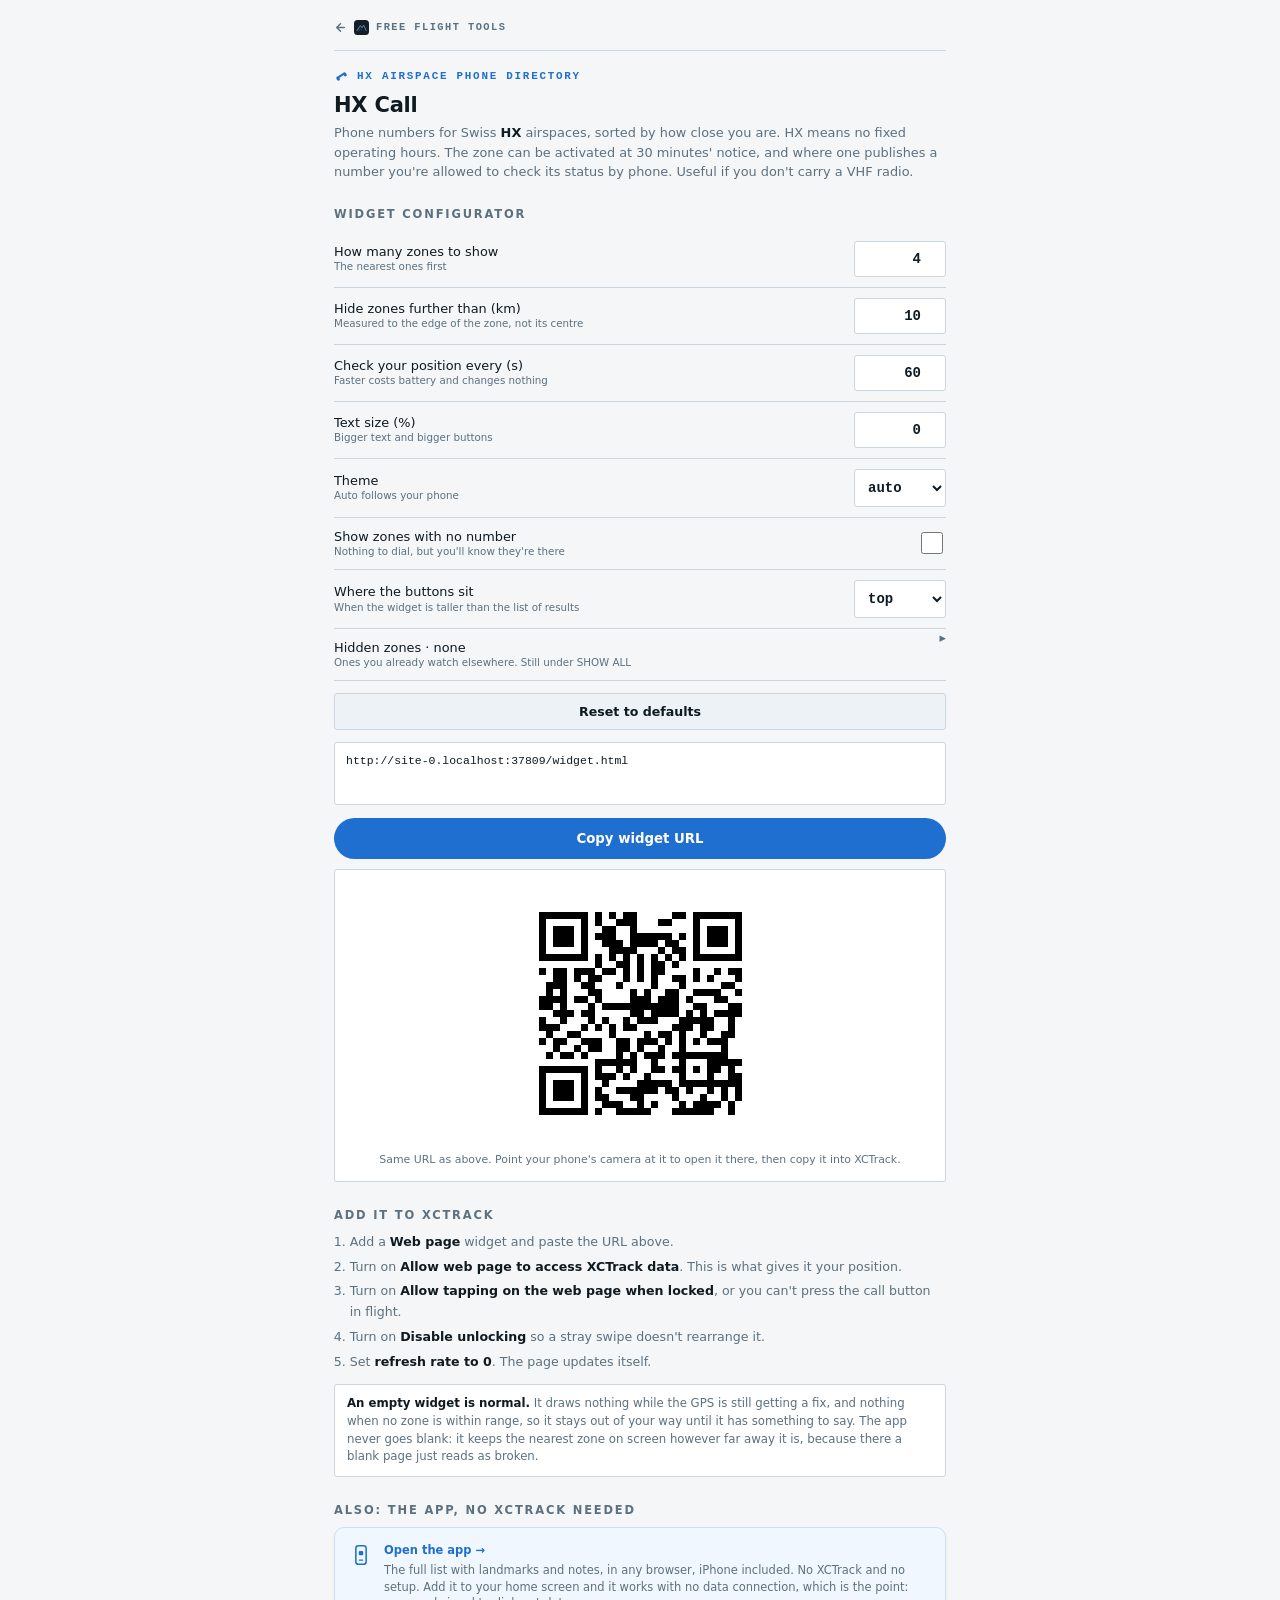
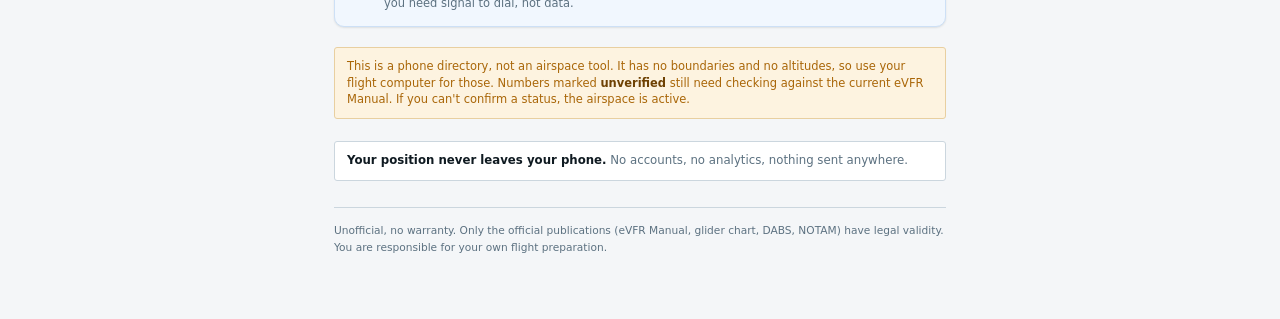
==== index.html @ 010e53ee "Put the way back to the family page at the top, as a header strip Same change as the Windmap setup p" ====
<!DOCTYPE html>
<html lang="en">
<head>
<meta charset="utf-8">
<meta name="viewport" content="width=device-width,initial-scale=1,viewport-fit=cover">
<meta name="theme-color" content="#0A1116">
<title>HX Call: Swiss HX airspace phone directory</title>
<link rel="manifest" href="manifest.webmanifest">
<link rel="icon" type="image/svg+xml" href="icon.svg">
<link rel="apple-touch-icon" href="icon-180.png">

<!-- Social preview. See the note in app.html. Regenerate with tools/og-card.html. -->
<meta name="description" content="Phone numbers for Swiss HX airspaces, sorted by how close you are. Needs no data connection.">
<meta property="og:type" content="website">
<meta property="og:site_name" content="Free Flight Tools">
<meta property="og:title" content="HX Call: is that airspace on?">
<meta property="og:description" content="Swiss HX zones activate at 30 minutes' notice. This finds the recorded line that says whether one is active.">
<meta property="og:url" content="https://freeflight-tools.github.io/hx-call/">
<meta property="og:image" content="https://freeflight-tools.github.io/hx-call/og-hxcall.png">
<meta property="og:image:width" content="1200">
<meta property="og:image:height" content="630">
<meta property="og:image:alt" content="HX Call showing the nearest Swiss HX airspaces and their phone numbers.">
<meta name="twitter:card" content="summary_large_image">

<link rel="stylesheet" href="hx/base.css">
<style>
body{background:var(--ink);padding:0 0 40px}
/* the column follows ?size= like everything else on the page. It was a fixed
   640px, so at size=100 the type doubled inside a column that did not move. */
.wrap{max-width:calc(640px * var(--scale));margin:0 auto;padding:20px 14px}
h1{margin:0 0 4px;font-size:1.5em;letter-spacing:-.01em}
.sub{margin:0 0 20px;color:var(--dim);font-size:.92em;line-height:1.5}
.sub b{color:var(--fg)}
button{font:600 .9em var(--sans);cursor:pointer}
h2{margin:26px 0 8px;font-size:.82em;letter-spacing:.16em;text-transform:uppercase;color:var(--dim)}

/* ── family styling ──────────────────────────────────────────────────
   Follows freeflight-tools.github.io, where each tool owns one colour and
   the band is where that colour lives: HX Call the blue of its handset,
   Windmap the amber of its own arrow. Here that is the kicker above the
   title and the action the page exists for.

   This tool's accent happens to be the blue `--chart` already is, so unlike
   the Windmap setup page nothing changes hue. It is still declared as its
   own token, because `--chart` means "the colour data is drawn in" and the
   two are only coincidentally equal.

   Declared on bare :root FIRST and then again in both dark blocks, so no
   colour has its only definition inside a media query. Same rule base.css
   follows. */
:root{--accent:#1F6FD0;--wash:#F1F7FE;--wash-line:#CDE0F6}
@media (prefers-color-scheme:dark){:root:not([data-theme="light"]){
  --accent:#6DB0F2;--wash:#0B1622;--wash-line:#1F3B57}}
[data-theme="dark"]{--accent:#6DB0F2;--wash:#0B1622;--wash-line:#1F3B57}

/* ── breadcrumb ───────────────────────────────────────────────────────
   The way back to the family page, moved up from the footer. It can sit at
   the top NOW because the page no longer opens on a button: "a second link
   at the top competes with the single primary action" was the whole reason
   it was pushed into the footer, and there is no longer a primary action up
   here to compete with.

   Dim, not accent, and it has to stay that way: the kicker directly below is
   the accent, and two coloured mono lines stacked read as one confused
   heading rather than as a trail and a label. Slightly smaller and less
   tracked than the kicker for the same reason.

   A RULE UNDER IT, not just a margin. It mirrors the one above the footer,
   so the page is bracketed the same way at both ends, and it makes the
   breadcrumb a header strip rather than a stray line crowding the kicker.
   The border is on the wrapper and NOT on the anchor: an `a` set to
   `display:flex` is block-level, which would stretch the tap target across
   the whole column and navigate on a tap far to the right of the words.
   `inline-flex` keeps the target on the words. */
.top{margin:0 0 18px;padding-bottom:11px;border-bottom:1px solid var(--rule)}
.crumb{display:inline-flex;align-items:center;gap:7px;
  font:600 .74em/1 var(--mono);letter-spacing:.14em;text-transform:uppercase;
  color:var(--dim);text-decoration:none}
.crumb svg{flex:none}
@media (hover:hover) and (pointer:fine){ .crumb:hover{color:var(--fg)} }

/* The kicker from the family page's tool bands, with the same handset glyph.
   `em`-based rather than the family page's fixed 11px, so it still follows
   ?size= like the rest of this page. The trailing translate(0 -24) centres
   the handset before it is rotated: its own box is 248x96 centred on (0,24),
   so rotating about the origin throws it off the viewBox. */
.eyebrow{margin:0 0 7px;display:flex;align-items:center;gap:8px;
  font:600 .78em/1 var(--mono);letter-spacing:.16em;text-transform:uppercase;
  color:var(--accent)}
.eyebrow svg{flex:none}
/* The GTranslate switcher is position:fixed at top:12px right:12px, and the
   kicker is now the first line on the page. The kicker runs ~260px and the
   switcher's left edge is at width-84 with "EN" (wider in a language with a
   longer native name), so the two collide below ~372px. Start the page under
   the switcher there rather than beside it: a wrapped two-line kicker in
   letterspaced uppercase looks far worse than 32px of space, and if the CDN
   is unreachable the only cost is that space. */
@media (max-width:380px){ .wrap{padding-top:52px} }

/* ── the thing you can open ───────────────────────────────────────────
   A CARD, not a stadium. The stadium marks the one action a page exists
   for, which here is Copy widget URL. Identical component on the Windmap
   setup page. It carries the tool's own wash rather than the neutral panel
   every other box uses, so the one thing here that OPENS something does not
   read as another note. The wash is the tool's band colour from the family
   page. */
.pick{display:grid;gap:10px;margin:0}
.pick a{display:flex;gap:12px;align-items:flex-start;padding:14px 15px;
  background:var(--wash);border:1px solid var(--wash-line);border-radius:10px;
  text-decoration:none;color:var(--fg);box-shadow:var(--shadow)}
.pick svg{flex:none;color:var(--accent);margin-top:2px}
.pick b{display:block;font-size:1em;margin-bottom:4px;color:var(--accent)}
.pick span{display:block;font-size:.82em;color:var(--dim);line-height:1.45}

.field{display:flex;align-items:center;gap:10px;padding:10px 0;border-bottom:1px solid var(--rule)}
.field label{flex:1;min-width:0;font-size:.92em}
.field label small{display:block;color:var(--dim);font-size:.8em}
.field input[type=number],.field select{
  width:calc(92px * var(--scale));padding:9px;background:var(--panel);color:var(--fg);
  border:1px solid var(--rule);border-radius:3px;
  font:600 1em var(--mono);text-align:right;
}
/* Enums size to their longest option, capped so a long one cannot crowd the
   label off a narrow phone. Same rule as the Windmap setup page, where a
   fixed width clipped "bottom-right" to "bottom-". */
.field select{text-align:left;width:auto;min-width:calc(92px * var(--scale));max-width:45%}
.field input[type=checkbox]{width:22px;height:22px;flex:none;accent-color:var(--chart)}

/* the hide list: collapsed, so thirteen zones cost one row until wanted */
.field.set{display:block;position:relative}
.field.set > summary{list-style:none;cursor:pointer;font-size:.92em;display:block}
.field.set > summary::-webkit-details-marker{display:none}
.field.set > summary::after{content:"▸";position:absolute;right:0;top:0;color:var(--dim)}
.field.set[open] > summary::after{content:"▾"}
.field.set small{display:block;color:var(--dim);font-size:.8em}
.setlist{display:flex;flex-direction:column;gap:9px;padding:12px 0 2px}
.setlist label{display:flex;align-items:center;gap:9px;font-size:.88em;line-height:1.25}
.setlist input{width:20px;height:20px;flex:none;accent-color:var(--chart)}
.setlist i{font-style:normal;color:var(--dim);font-size:.78em;margin-left:auto;flex:none}

#reset{
  width:100%;padding:10px;margin-top:12px;background:var(--panel-hi);
  border:1px solid var(--rule);border-radius:3px;color:var(--fg);
}
#url{
  width:100%;padding:11px;margin-top:12px;background:var(--panel);color:var(--fg);
  border:1px solid var(--rule);border-radius:3px;
  font:400 .82em var(--mono);word-break:break-all;resize:none;
}
/* The one action the page exists for, and the only stadium on it: the
   family page uses that shape for the single action per band. `#reset`
   stays a neutral panel button, since it undoes work rather than advancing
   it. White text in both palettes: the dark accent is light enough that the
   family page flips its CTA text to near-black there, and it does the same
   here. */
#copy{
  width:100%;padding:13px;margin-top:8px;background:var(--accent);border:0;
  border-radius:999px;color:#FFF;font:700 .95em var(--sans);
}
@media (prefers-color-scheme:dark){:root:not([data-theme="light"]) #copy{color:#06121F}}
[data-theme="dark"] #copy{color:#06121F}
/* The code stays dark-on-white in both themes: plenty of scanners refuse an
   inverted symbol, and this one exists to be read by a phone camera. */
.qr{
  margin-top:10px;padding:14px;display:flex;flex-direction:column;
  align-items:center;gap:9px;background:var(--panel);
  border:1px solid var(--rule);border-radius:3px;
}
.qr canvas{display:block;border-radius:2px;image-rendering:pixelated}
.qr small{color:var(--dim);font-size:.78em;line-height:1.4;text-align:center}
ol{margin:0;padding-left:1.25em;font-size:.9em;line-height:1.65;color:var(--dim)}
ol b{color:var(--fg)}
ol li{margin-bottom:4px}
.note{
  margin:12px 0 0;padding:10px 12px;background:var(--panel);
  border:1px solid var(--rule);border-radius:3px;
  color:var(--dim);font-size:.84em;line-height:1.5;
}
.note b{color:var(--fg)}
.warn{
  margin:20px 0 0;padding:10px 12px;background:var(--amber-bg);
  border:1px solid var(--amber-line);border-radius:3px;
  color:var(--amber);font-size:.82em;line-height:1.45;
}
/* Emphasis inside an amber panel has to move with the theme. On the Windmap
   pages a hardcoded dark-theme tint put the safety warning's bold words at
   roughly no contrast on the light background, so the emphasised text was
   the least legible in the box. `--amber-str` is the fix, in hx/base.css. */
.warn b{color:var(--amber-str)}
.priv{
  margin:22px 0 0;padding:10px 12px;background:var(--panel);
  border:1px solid var(--rule);border-radius:3px;
  color:var(--dim);font-size:.84em;line-height:1.5;
}
.priv b{color:var(--fg)}
footer{margin-top:26px;padding-top:14px;border-top:1px solid var(--rule);
  color:var(--dim);font-size:.76em;line-height:1.6}
footer p{margin:0 0 10px;font-size:1.1em}

/* ── pointer feedback (see hx/base.css) ─────────────────────────── */
.pick a:active,#reset:active{background:var(--panel-hi)}
#copy:active{filter:brightness(.92)}
@media (hover:hover) and (pointer:fine){
  .pick a,#reset,#copy{transition:background-color .12s,border-color .12s,filter .12s,transform .14s}
  .pick a:hover,#reset:hover{border-color:var(--accent)}
  /* the family page's lift, same numbers. Gated behind a fine pointer with
     everything else here: on a touch screen :hover sticks after a tap. */
  #copy:hover{filter:brightness(1.06);transform:translateY(-1px)}
  .field.set > summary:hover,.setlist label:hover{color:var(--fg)}
}
@media (prefers-reduced-motion:reduce){*{transition:none !important;animation:none !important}}

/* ── language switcher (GTranslate) ─────────────────────────────────
   Setup page only. Never app.html or widget.html: those are read in the
   air, and a third-party script there would put a network dependency
   inside the offline behaviour.

   Their widget ships its own stylesheet and sets the wrapper position
   inline, so these need !important to land. Class names were read off
   the rendered DOM rather than guessed. Everything here restyles markup
   the script injects, so if the CDN is unreachable nothing appears and
   the page stays exactly as it is in English. */
#gt_float_wrapper{top:12px !important;right:12px !important;z-index:60 !important}
.gt_float_switcher{
  font-family:var(--sans) !important;
  background:var(--panel) !important;
  border:1px solid var(--rule) !important;
  border-radius:4px !important;
  box-shadow:var(--shadow) !important;
  overflow:hidden !important;
  color:var(--fg) !important;
}
.gt_float_switcher .gt-selected{border:0 !important;background:none !important}
.gt_float_switcher .gt-selected .gt-current-lang{
  padding:7px 10px !important;
  font:600 11px/1 var(--mono) !important;
  letter-spacing:.1em;text-transform:uppercase;color:var(--fg) !important;
}
.gt_float_switcher img{width:15px !important;height:15px !important;border-radius:2px}
.gt_float_switcher .gt_options{
  background:var(--panel) !important;border-top:1px solid var(--rule) !important;
}
.gt_float_switcher .gt_options a{
  color:var(--fg) !important;background:var(--panel) !important;
  font:400 13px/1.2 var(--sans) !important;padding:9px 11px !important;
}
.gt_float_switcher .gt_options a:hover{background:var(--panel-hi) !important}
.gt_float_switcher .gt_options a.gt-current{color:var(--chart) !important;font-weight:650 !important}
/* their caret is a dark glyph, so it vanishes on the dark palette */
@media (prefers-color-scheme:dark){
  :root:not([data-theme="light"]) .gt_float_switcher-arrow{filter:invert(1) opacity(.75)}
}
[data-theme="dark"] .gt_float_switcher-arrow{filter:invert(1) opacity(.75)}
</style>
</head>
<body>
<div class="wrap">

  <!-- Breadcrumb. The mark sits INSIDE the anchor here, unlike the footer
       version it replaces: that one had to keep the icon outside because
       text-decoration drew straight through it and an inline-flex anchor
       took its baseline from its first item. Neither applies to a flex row
       with no underline. `translate="no"` because it is a name, and
       GTranslate turned it into "Kostenlose Flugtools" in German. -->
  <div class="top">
    <a class="crumb notranslate" translate="no" href="https://freeflight-tools.github.io/">
    <svg width="13" height="13" viewBox="0 0 24 24" fill="none" stroke="currentColor"
         stroke-width="2.6" stroke-linecap="round" stroke-linejoin="round" aria-hidden="true">
      <path d="M19 12H6M12 5l-7 7 7 7"/>
    </svg>
    <svg width="15" height="15" viewBox="0 0 64 64" aria-hidden="true">
      <rect width="64" height="64" rx="15" fill="#161C23"/>
      <g fill="none" stroke="#5EA8F0" stroke-linecap="round" stroke-linejoin="round">
        <path d="M13 45 L27 24 L34 33 L41 22 L52 45" stroke-width="3.4"/>
        <path d="M17 51 L27 36 L34 45" stroke-width="2" opacity=".5"/>
      </g>
    </svg>
      Free Flight Tools
    </a>
  </div>

  <!-- The same kicker and the same handset glyph as this tool's band on the
       family page, so the two pages read as one product. The wording is the
       family page's eyebrow verbatim; if one changes, change both. -->
  <p class="eyebrow">
    <svg width="15" height="15" viewBox="0 0 64 64" aria-hidden="true">
      <g transform="translate(32 32) rotate(-32) scale(.19) translate(0 -24)" fill="currentColor">
        <rect x="-96" y="-24" width="192" height="48" rx="24"/>
        <rect x="-124" y="-24" width="66" height="96" rx="30"/>
        <rect x="58" y="-24" width="66" height="96" rx="30"/>
      </g>
    </svg>
    HX airspace phone directory
  </p>
  <h1 class="notranslate" translate="no">HX Call</h1>
  <p class="sub">
    Phone numbers for Swiss <b>HX</b> airspaces, sorted by how close you are.
    HX means no fixed operating hours. The zone can be activated at 30 minutes'
    notice, and where one publishes a number you're allowed to check its status
    by phone. Useful if you don't carry a VHF radio.
    <!-- The permission is general (VFR RAC 4-0-0-1 §0.2.2), the numbers are
         not: 8 of the 13 zones publish one, 5 do not, and `nonum` hides those
         five by default. Corrected here to match the same sentence on the
         family page, 2026-08-16. -->
  </p>

  <!-- NO BUTTONS AT THE TOP, and never one pointing at widget.html. Opened
       in a normal browser that page is transparent and blank until a zone is
       in range, so it renders as a white page and reads as broken. It used to
       be linked from here and did exactly that. The URL box and the QR below
       are how the widget reaches a phone.

       Same arrangement as the Windmap setup page: the configurator is the
       page, and the app it also ships gets a card after the steps. -->

  <h2>Widget configurator</h2>
  <div id="fields"></div>
  <button type="button" id="reset">Reset to defaults</button>

  <textarea id="url" rows="3" readonly translate="no"></textarea>
  <button id="copy" type="button">Copy widget URL</button>

  <div class="qr">
    <canvas id="qrc" role="img" aria-label="QR code of the widget URL"></canvas>
    <small>Same URL as above. Point your phone's camera at it to open it there,
      then copy it into XCTrack.</small>
  </div>

  <h2>Add it to XCTrack</h2>
  <ol>
    <li>Add a <b>Web page</b> widget and paste the URL above.</li>
    <li>Turn on <b>Allow web page to access XCTrack data</b>. This is what gives it your position.</li>
    <li>Turn on <b>Allow tapping on the web page when locked</b>, or you can't press the call button in flight.</li>
    <li>Turn on <b>Disable unlocking</b> so a stray swipe doesn't rearrange it.</li>
    <li>Set <b>refresh rate to 0</b>. The page updates itself.</li>
  </ol>

  <p class="note">
    <b>An empty widget is normal.</b> It draws nothing while the GPS is still
    getting a fix, and nothing when no zone is within range, so it stays out of
    your way until it has something to say. The app never goes blank: it keeps
    the nearest zone on screen however far away it is, because there a blank
    page just reads as broken.
  </p>

  <!-- The app, in the slot the Windmap setup page uses for its list. The
       difference is the billing, and it is deliberate: HX Call is a phone
       directory, so a plain list needs no map and no overlay and IS the whole
       product. That makes this the only version available to a pilot on iOS,
       or to anyone who does not fly with XCTrack. Windmap's list is the
       mirror image, an extra that loses the point of Windmap without a map. -->
  <h2>Also: the app, no XCTrack needed</h2>
  <div class="pick">
    <a id="toapp" href="app.html">
      <!-- A phone with one app tile on it: this link opens something you can
           keep, not another page of instructions. Same glyph on the Windmap
           setup page, in that tool's colour. -->
      <svg width="22" height="22" viewBox="0 0 64 64" aria-hidden="true">
        <rect x="17" y="5" width="30" height="54" rx="7.5" fill="none"
              stroke="currentColor" stroke-width="4.5"/>
        <rect x="25.5" y="20" width="13" height="13" rx="3.6" fill="currentColor"/>
        <path d="M27.5 47 h9" fill="none" stroke="currentColor" stroke-width="4"
              stroke-linecap="round"/>
      </svg>
      <span>
        <b>Open the app →</b>
        The full list with landmarks and notes, in any browser, iPhone included.
        No XCTrack and no setup. Add it to your home screen and it works with no
        data connection, which is the point: you need signal to dial, not data.
      </span>
    </a>
  </div>

  <p class="warn">
    This is a phone directory, not an airspace tool. It has no boundaries and no
    altitudes, so use your flight computer for those. Numbers marked
    <b>unverified</b> still need checking against the current eVFR Manual.
    If you can't confirm a status, the airspace is active.
  </p>

  <!-- One sentence, above the legal line rather than inside it: a pilot asked
       for GPS on first launch wants this answered, and burying it in the
       disclaimer reads as though it were also a liability caveat. -->
  <p class="priv"><b>Your position never leaves your phone.</b> No accounts, no
    analytics, nothing sent anywhere.</p>

  <footer>
    <!-- The family link moved to the breadcrumb at the top of the page. -->
    Unofficial, no warranty. Only the official publications (eVFR Manual, glider
    chart, DABS, NOTAM) have legal validity. You are responsible for your own
    flight preparation.
  </footer>

</div>

<script src="hx/data.js"></script>
<script src="hx/core.js"></script>
<script src="hx/qr.js"></script>
<script src="hx/fields.js"></script>
<script src="hx/offline.js"></script>
<script>
"use strict";

HX.applyTheme();

const urlBox = document.getElementById("url");

const qrCanvas = document.getElementById("qrc");

function drawQr(url){
  const r = HX.qr(url);
  if (!r){ qrCanvas.hidden = true; return; }    // longer than version 10 holds
  qrCanvas.hidden = false;

  const quiet = 4, n = r.size + quiet * 2;
  const scale = Math.max(3, Math.floor(260 / n));
  qrCanvas.width = qrCanvas.height = n * scale;
  qrCanvas.style.width = qrCanvas.style.height = (n * scale) + "px";

  const g = qrCanvas.getContext("2d");
  g.fillStyle = "#fff";
  g.fillRect(0, 0, n * scale, n * scale);       // the quiet zone is part of it
  g.fillStyle = "#000";
  for (let y = 0; y < r.size; y++)
    for (let x = 0; x < r.size; x++)
      if (r.modules[y][x])
        g.fillRect((x + quiet) * scale, (y + quiet) * scale, scale, scale);
}

function refreshLinks(){
  const w = HX.buildUrl("widget.html");
  const a = HX.buildUrl("app.html");
  /* No #towidget any more: linking straight to widget.html opened a
     transparent page that renders white in a browser. The widget URL now
     only ever leaves this page through the box and the QR below. */
  document.getElementById("toapp").href = a;
  urlBox.value = new URL(w, location.href).href;
  drawQr(urlBox.value);
}

/* fields generated from HX.SPEC, the same renderer the app's sheet uses,
   and here nothing is skipped: this is where widget URLs get built */
const fields = HX.fields(document.getElementById("fields"), {
  onChange: refreshLinks
});

document.getElementById("reset").addEventListener("click", function(){
  HX.resetConfig();
  fields.reload();
  refreshLinks();
});

document.getElementById("copy").addEventListener("click", function(){
  const btn = this;
  const done = function(){
    btn.textContent = "Copied";
    setTimeout(function(){ btn.textContent = "Copy widget URL"; }, 1600);
  };
  if (navigator.clipboard && navigator.clipboard.writeText){
    navigator.clipboard.writeText(urlBox.value).then(done, function(){ urlBox.select(); });
  } else {
    urlBox.select(); try { document.execCommand("copy"); done(); } catch(e){}
  }
});

refreshLinks();
</script>

<!-- ══ AUTOMATIC TRANSLATION ═══════════════════════════════════════════
     GTranslate, on this setup page and the hub ONLY. Never app.html or
     widget.html: those are read in the air, and HX Call in particular
     exists to work with no data connection, so a third-party script would
     put a network dependency inside that guarantee. Aviation English is
     also the right register for the readings themselves.

     At the end of <body> and `defer`red, so it cannot block the first
     paint. If the CDN is unreachable the switcher never appears and the
     page stays fully readable in English.
     ═══════════════════════════════════════════════════════════════════ -->
<div class="gtranslate_wrapper"></div>
<script>window.gtranslateSettings = {"default_language":"en","native_language_names":true,"detect_browser_language":true,"languages":["en","de","fr","it","es"],"wrapper_selector":".gtranslate_wrapper","switcher_horizontal_position":"right","switcher_vertical_position":"top","float_switcher_open_direction":"bottom"}</script>
<script src="https://cdn.gtranslate.net/widgets/latest/float.js" defer></script>

</body>
</html>
---- hx/base.css ----
/* ══════════════════════════════════════════════════════════════════════
   HX CALL: shared tokens and primitives.
   Page-specific layout stays inline in each page.

   Theme: light by default, dark when the phone asks for it, forced by
   <html data-theme="dark|light"> which HX.applyTheme() sets from ?theme=.
   --scale is set from ?size= (0-100 -> 1.0-2.0).
   ══════════════════════════════════════════════════════════════════ */

:root{
  --scale:1;

  /* light */
  --ink:#F4F6F8;
  --panel:#FFFFFF;
  --panel-hi:#EDF2F6;
  --rule:#CBD6DE;
  --fg:#0F1A21;
  --dim:#5C7180;
  --chart:#1E6FA8;
  --amber:#A96608;
  /* Emphasis INSIDE an amber panel, and it has to move with the theme. A
     hardcoded dark-theme tint put a safety warning's bold text at roughly no
     contrast on the light background, i.e. the emphasised words were the
     least legible ones in the box. Found and fixed on the Windmap pages
     first; this is the same token. */
  --amber-str:#6E4103;
  --red:#B3271C;
  --green:#22794B;
  --amber-bg:#FDF3E0;
  --amber-line:#E8CFA0;
  --shadow:0 1px 2px rgba(15,26,33,.10);

  --mono:ui-monospace,"Roboto Mono",monospace;
  --sans:system-ui,-apple-system,"Segoe UI",Roboto,sans-serif;
}

@media (prefers-color-scheme: dark){
  :root:not([data-theme="light"]){
    --ink:#0A1116;
    --panel:#151F27;
    --panel-hi:#1D2B36;
    --rule:#2A3B48;
    --fg:#E8F0F5;
    --dim:#7B909F;
    --chart:#54A6DC;
    --amber:#E9A33C;
    --amber-str:#F6D9A8;
    --red:#D6483C;
    --green:#4FB477;
    --amber-bg:#241A0B;
    --amber-line:#3D2C10;
    --shadow:none;
  }
}

[data-theme="dark"]{
  --ink:#0A1116;
  --panel:#151F27;
  --panel-hi:#1D2B36;
  --rule:#2A3B48;
  --fg:#E8F0F5;
  --dim:#7B909F;
  --chart:#54A6DC;
  --amber:#E9A33C;
  --amber-str:#F6D9A8;
  --red:#D6483C;
  --green:#4FB477;
  --amber-bg:#241A0B;
  --amber-line:#3D2C10;
  --shadow:none;
}

*{box-sizing:border-box;-webkit-tap-highlight-color:transparent}

/* The pages hide elements with the `hidden` property, which the browser
   applies as a low-priority [hidden]{display:none}. Any author rule that
   sets `display`, such as an id selector or `all:unset`, silently outranks it
   and the element stays on screen. Restate it here so `hidden` always wins. */
[hidden]{display:none !important}

html,body{
  margin:0;
  color:var(--fg);
  font:400 calc(14px * var(--scale))/1.35 var(--sans);
}

a{color:var(--chart)}

/* Anything clickable should look it once there is a cursor to show. */
button,summary{cursor:pointer}

/* Pointer feedback, page by page below this file, follows two rules:

   Hover is gated behind (hover:hover) and (pointer:fine). On a touch screen
   :hover fires on tap and then sticks until you tap something else, leaving
   a button lit long after you used it. XCTrack's WebView reports a coarse
   pointer, so the widget never sees these rules at all.

   :active is not gated: the tap-highlight reset above removes the platform's
   own press feedback, so it is the only confirmation a finger gets. */

/* status dot, used by both pages */
.led{
  display:inline-block;width:.5em;height:.5em;border-radius:50%;
  background:var(--dim);margin-right:.45em;vertical-align:middle;flex:none;
}
.led.ok{background:var(--green)}
.led.wait{background:var(--amber)}
.led.err{background:var(--red)}

/* small monospace label */
.tag{
  padding:2px 5px;border:1px solid var(--rule);border-radius:2px;
  font-family:var(--mono);font-size:.72em;color:var(--dim);white-space:nowrap;
}
.tag.fresh{color:var(--green);border-color:currentColor}
.tag.due{color:var(--amber);border-color:currentColor}
.tag.unver{color:var(--red);border-color:currentColor}

:focus-visible{outline:2px solid var(--chart);outline-offset:2px}
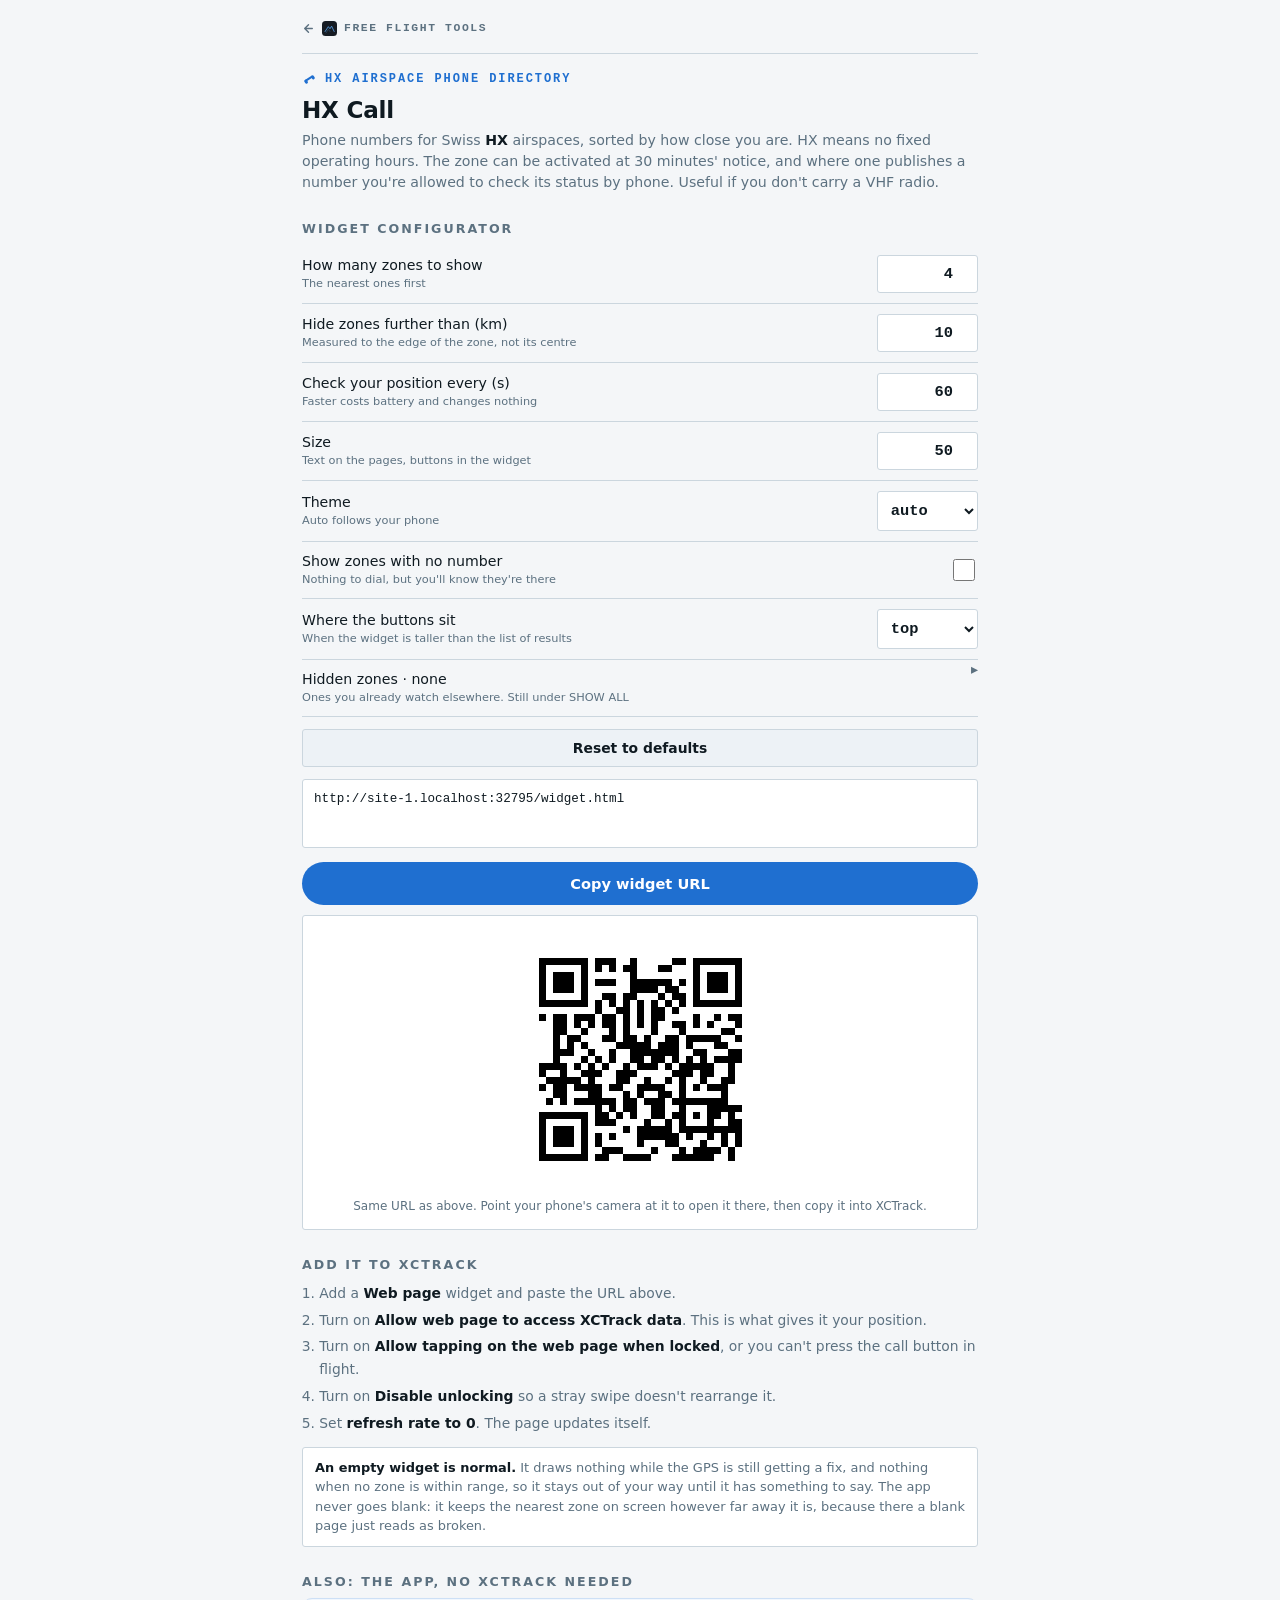
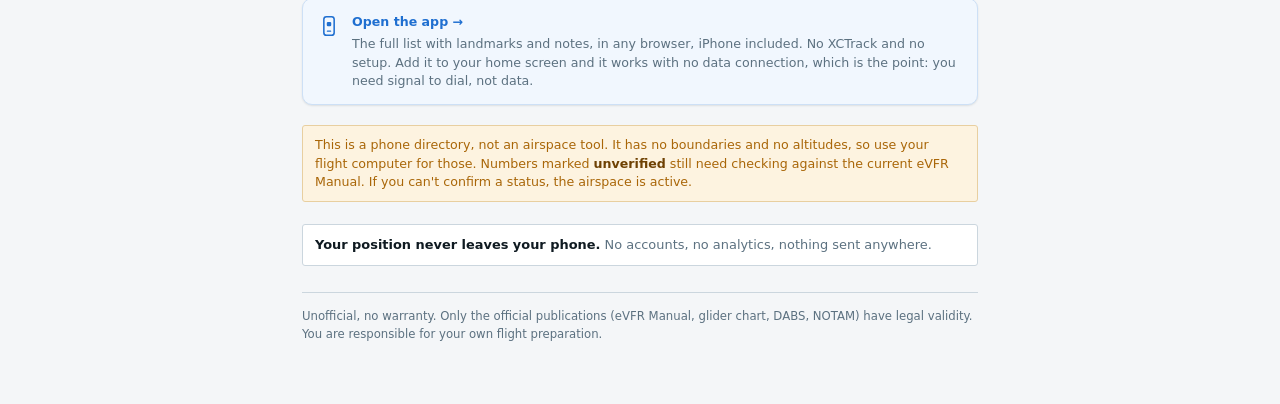
==== commit 69cb58ae: "Follow Windmap's text scale, and fix the curve that was left behind The two setup pages rendered 10%" ====
--- a/index.html
+++ b/index.html
@@ -114,7 +114,7 @@
 
 .field{display:flex;align-items:center;gap:10px;padding:10px 0;border-bottom:1px solid var(--rule)}
 .field label{flex:1;min-width:0;font-size:.92em}
-.field label small{display:block;color:var(--dim);font-size:.8em}
+.field label small{display:block;color:var(--dim);font-size:.8em;line-height:1.4}
 .field input[type=number],.field select{
   width:calc(92px * var(--scale));padding:9px;background:var(--panel);color:var(--fg);
   border:1px solid var(--rule);border-radius:3px;
--- a/hx/base.css
+++ b/hx/base.css
@@ -4,7 +4,9 @@
 
    Theme: light by default, dark when the phone asks for it, forced by
    <html data-theme="dark|light"> which HX.applyTheme() sets from ?theme=.
-   --scale is set from ?size= (0-100 -> 1.0-2.0).
+   --scale is set from ?size=, which maps 0-100 to 0.85-1.35 with the default
+   of 50 landing on 1.1. Same curve and same default as Windmap, so a given
+   `size` means the same thing in both tools. See hx/core.js applyTheme().
    ══════════════════════════════════════════════════════════════════ */
 
 :root{
@@ -82,7 +84,11 @@
 html,body{
   margin:0;
   color:var(--fg);
-  font:400 calc(14px * var(--scale))/1.35 var(--sans);
+  /* 1.4, matching Windmap. It was 1.35, which left h1 and every inheriting
+     block ~4% tighter than the sibling tool for no reason a reader could see.
+     Safe to change: widget.html sets its own line-height on every text element
+     (1.1 / 1 / 1.1) and app.html does the same on most of its. */
+  font:400 calc(14px * var(--scale))/1.4 var(--sans);
 }
 
 a{color:var(--chart)}
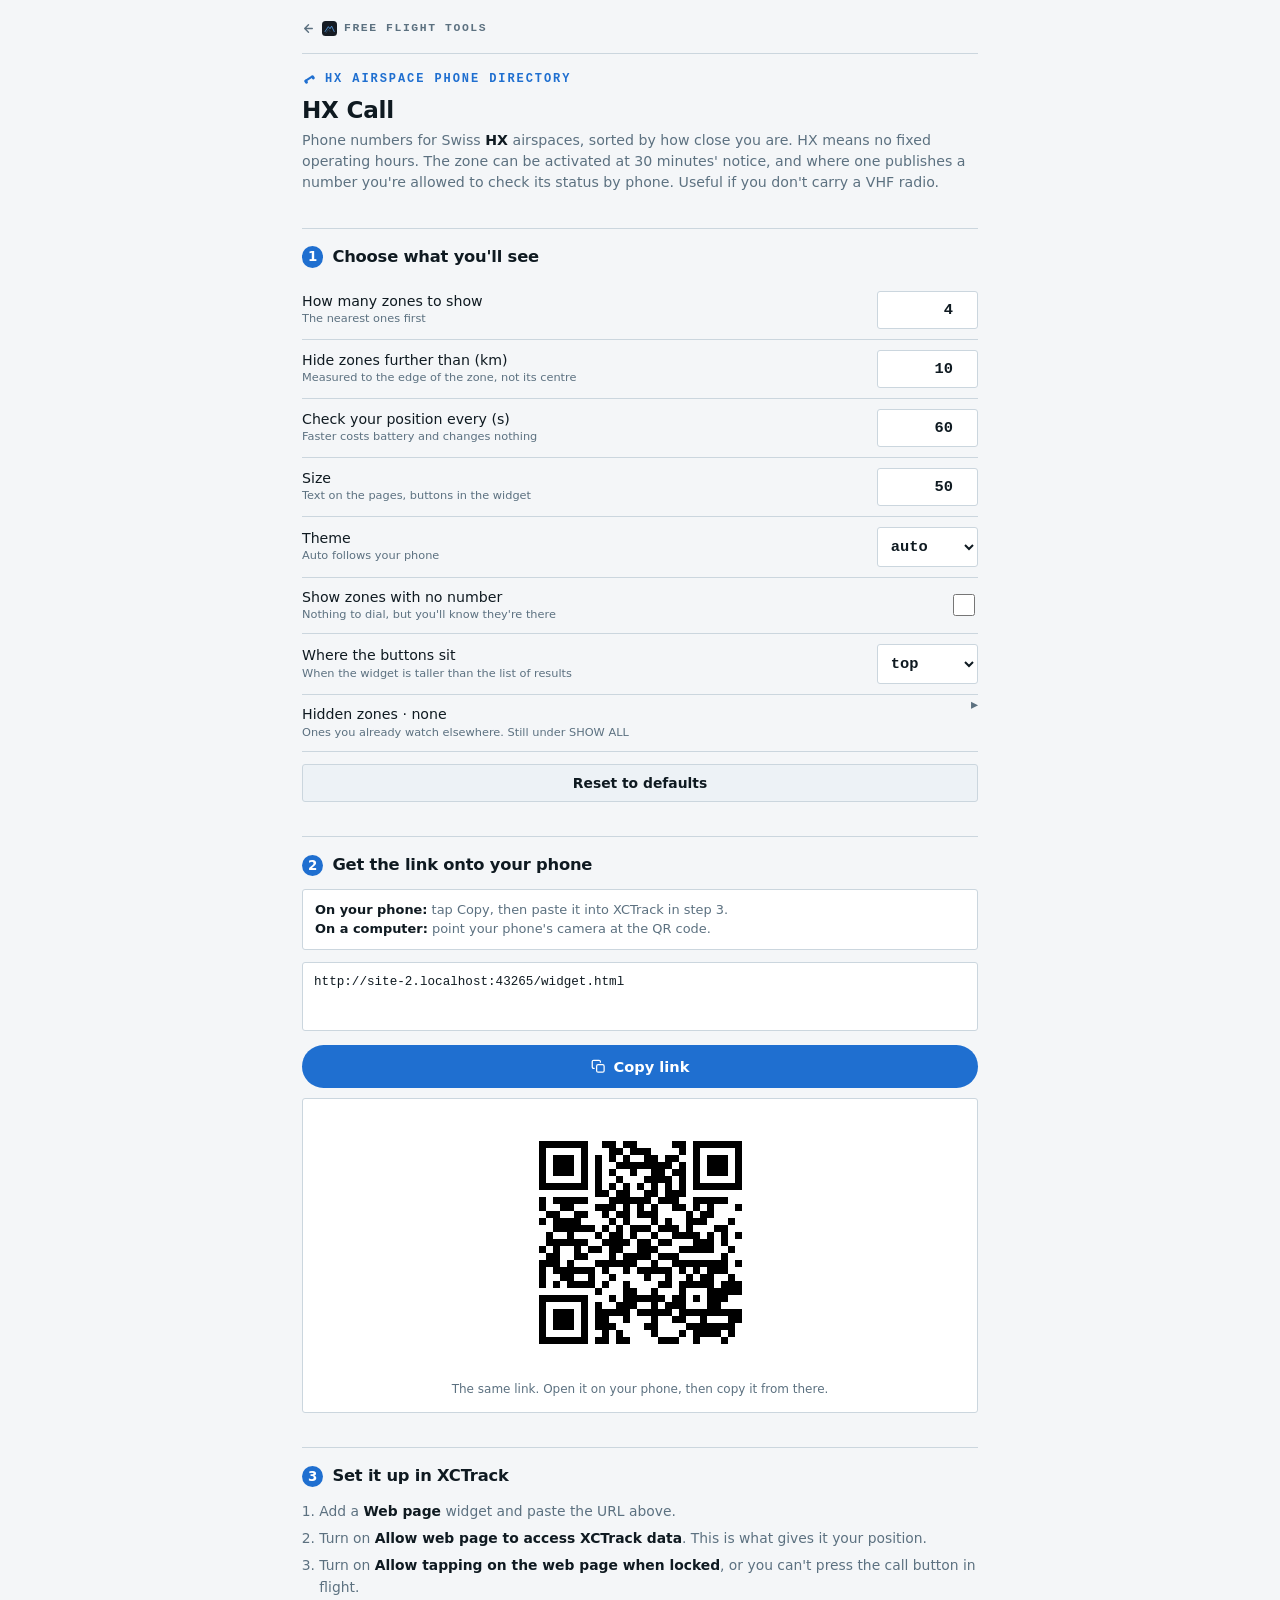
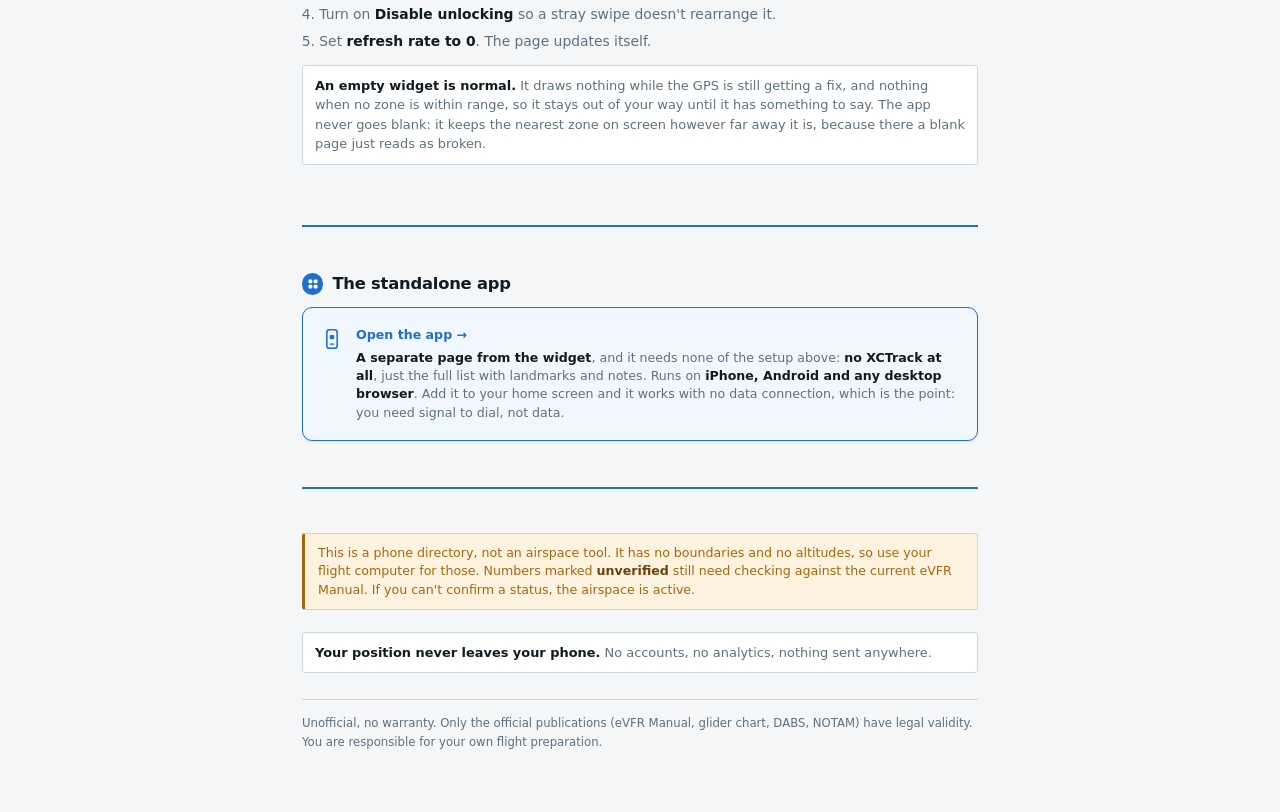
==== commit 736e66c5: "Match Windmap's setup page: numbered steps, and the app outside them Three numbered steps now, the s" ====
--- a/index.html
+++ b/index.html
@@ -32,7 +32,44 @@
 .sub{margin:0 0 20px;color:var(--dim);font-size:.92em;line-height:1.5}
 .sub b{color:var(--fg)}
 button{font:600 .9em var(--sans);cursor:pointer}
-h2{margin:26px 0 8px;font-size:.82em;letter-spacing:.16em;text-transform:uppercase;color:var(--dim)}
+/* ── section heads ───────────────────────────────────────────────────
+   Same as the Windmap setup page. These were .82em uppercase in --dim, which
+   is kicker styling: fine for a label, too quiet for the thing a pilot
+   scrolls to find. Now full size, in --fg, and each one OPENS WITH A RULE so
+   the previous section visibly ends rather than just stopping. The rule is
+   the same hairline as the header strip and the footer.
+
+   The numbered ones carry a badge instead of the words "Step 1:". The number
+   is the part that gets scanned, so it should not be buried in a sentence.
+   The app section takes an APP GRID rather than a number, so it is legible as
+   "not a step" before a word of it is read. (Windmap also has a STAR, for its
+   bonus step; this page has no such section.) */
+h2{
+  margin:34px 0 12px;padding-top:17px;border-top:1px solid var(--rule);
+  display:flex;align-items:center;gap:9px;
+  font-size:1.06em;font-weight:700;letter-spacing:-.012em;
+  text-transform:none;color:var(--fg);
+}
+h2 .n{
+  flex:none;width:1.6em;height:1.6em;border-radius:50%;
+  display:flex;align-items:center;justify-content:center;
+  background:var(--accent);color:var(--on-accent);
+  font:700 .82em/1 var(--sans);letter-spacing:0;
+}
+/* `display:block` because an inline SVG sits on the text baseline and would
+   push itself below centre inside the circle. */
+h2 .n svg{display:block}
+
+/* The app is not step 4, and with the same heading treatment as the steps it
+   read as one. `.apart` ends the sequence: a full band of space, then a rule
+   in the accent rather than the hairline, so the eye registers a different
+   kind of boundary before it reads a word. The badge helps too, an app grid
+   where the steps have numbers and the bonus step has a star, but spacing is
+   what actually does the work here. */
+h2.apart{
+  margin-top:60px;padding-top:46px;
+  border-top:2px solid var(--accent);
+}
 
 /* ── family styling ──────────────────────────────────────────────────
    Follows freeflight-tools.github.io, where each tool owns one colour and
@@ -48,10 +85,10 @@
    Declared on bare :root FIRST and then again in both dark blocks, so no
    colour has its only definition inside a media query. Same rule base.css
    follows. */
-:root{--accent:#1F6FD0;--wash:#F1F7FE;--wash-line:#CDE0F6}
+:root{--accent:#1F6FD0;--on-accent:#FFFFFF;--wash:#F1F7FE;--wash-hi:#E2EEFB;--wash-line:#CDE0F6}
 @media (prefers-color-scheme:dark){:root:not([data-theme="light"]){
-  --accent:#6DB0F2;--wash:#0B1622;--wash-line:#1F3B57}}
-[data-theme="dark"]{--accent:#6DB0F2;--wash:#0B1622;--wash-line:#1F3B57}
+  --accent:#6DB0F2;--on-accent:#06121F;--wash:#0B1622;--wash-hi:#102232;--wash-line:#1F3B57}}
+[data-theme="dark"]{--accent:#6DB0F2;--on-accent:#06121F;--wash:#0B1622;--wash-hi:#102232;--wash-line:#1F3B57}
 
 /* ── breadcrumb ───────────────────────────────────────────────────────
    The way back to the family page, moved up from the footer. It can sit at
@@ -99,18 +136,47 @@
 
 /* ── the thing you can open ───────────────────────────────────────────
    A CARD, not a stadium. The stadium marks the one action a page exists
-   for, which here is Copy widget URL. Identical component on the Windmap
+   for, which on both pages is Copy link. Identical component on the Windmap
    setup page. It carries the tool's own wash rather than the neutral panel
    every other box uses, so the one thing here that OPENS something does not
    read as another note. The wash is the tool's band colour from the family
    page. */
 .pick{display:grid;gap:10px;margin:0}
-.pick a{display:flex;gap:12px;align-items:flex-start;padding:14px 15px;
-  background:var(--wash);border:1px solid var(--wash-line);border-radius:10px;
+.pick a{display:flex;gap:13px;align-items:flex-start;padding:18px 18px;
+  background:var(--wash);border:1px solid var(--accent);border-radius:10px;
   text-decoration:none;color:var(--fg);box-shadow:var(--shadow)}
 .pick svg{flex:none;color:var(--accent);margin-top:2px}
-.pick b{display:block;font-size:1em;margin-bottom:4px;color:var(--accent)}
 .pick span{display:block;font-size:.82em;color:var(--dim);line-height:1.45}
+
+/* The app card and the two boxes under it are all tinted rounded rectangles,
+   so the card read as the first of three notes rather than as the one thing
+   there you can open. Two changes, both small:
+
+   `.pick a` takes a border in the ACCENT rather than the wash line, which is
+   the one thing none of the notes has. `.warn` has an amber left bar, so a
+   left bar here would have made them MORE alike, not less.
+
+   `hr.sep` ends the section, and it is the SAME 2px accent rule that h2.apart
+   opens it with, at the same 30px remove, so the app sits inside a matched
+   pair rather than between a heavy rule and a stray hairline. The disclaimers
+   have no heading of their own, so without this the section ran into them.
+
+   Read the four gaps as INSIDE and OUTSIDE the pair of rules. Inside is the
+   section's own padding, 46px at each end, which is what keeps the heading and
+   the card off the rules. Outside is its margin: 60px above, 44px below. The
+   band above is the larger because that is where the numbered sequence ends,
+   which is the boundary a reader is most likely to misread.
+
+   `hr.sep`'s margin-TOP is inner padding and its margin-BOTTOM is outer
+   margin, which is easy to misread as one number doing one job. The 44px also
+   wins the margin collapse against `.warn`'s own 24px, so changing `.warn`
+   will not move it. */
+hr.sep{border:0;border-top:2px solid var(--accent);margin:46px 0 44px}
+/* FIRST-CHILD, not every `b`. The blurb uses `b` for inline emphasis, and an
+   unscoped rule turned those into accent-coloured block elements that broke
+   the sentence into pieces around them. */
+.pick span > b:first-child{display:block;font-size:1em;margin-bottom:4px;color:var(--accent)}
+.pick span b{color:var(--fg)}
 
 .field{display:flex;align-items:center;gap:10px;padding:10px 0;border-bottom:1px solid var(--rule)}
 .field label{flex:1;min-width:0;font-size:.92em}
@@ -155,10 +221,16 @@
    here. */
 #copy{
   width:100%;padding:13px;margin-top:8px;background:var(--accent);border:0;
-  border-radius:999px;color:#FFF;font:700 .95em var(--sans);
-}
-@media (prefers-color-scheme:dark){:root:not([data-theme="light"]) #copy{color:#06121F}}
-[data-theme="dark"] #copy{color:#06121F}
+  border-radius:999px;color:var(--on-accent);font:700 .95em var(--sans);
+}
+/* the icon + label row. `#copy` sets its own text through the span, never
+   through the button's textContent, which would wipe the two SVGs. */
+#copy{display:flex;align-items:center;justify-content:center;gap:8px}
+#copy svg{flex:none}
+#copy .ic-ok{display:none}
+#copy.ok .ic-copy{display:none}
+#copy.ok .ic-ok{display:block}
+
 /* The code stays dark-on-white in both themes: plenty of scanners refuse an
    inverted symbol, and this one exists to be read by a phone camera. */
 .qr{
@@ -177,11 +249,13 @@
   color:var(--dim);font-size:.84em;line-height:1.5;
 }
 .note b{color:var(--fg)}
-.warn{
-  margin:20px 0 0;padding:10px 12px;background:var(--amber-bg);
-  border:1px solid var(--amber-line);border-radius:3px;
-  color:var(--amber);font-size:.82em;line-height:1.45;
-}
+/* A 3px left bar in the full amber, as on the family page. Without it this
+   box is a tinted rounded rectangle, which is exactly what the app card
+   above it is: on the Windmap page both washes are warm and the two read
+   as a pair. The bar makes one of them a warning at a glance. */
+.warn{margin:24px 0 0;padding:10px 12px 10px 13px;background:var(--amber-bg);
+  border:1px solid var(--amber-line);border-left:3px solid var(--amber);
+  border-radius:3px;color:var(--amber);font-size:.82em;line-height:1.45}
 /* Emphasis inside an amber panel has to move with the theme. On the Windmap
    pages a hardcoded dark-theme tint put the safety warning's bold words at
    roughly no contrast on the light background, so the emphasised text was
@@ -198,14 +272,20 @@
 footer p{margin:0 0 10px;font-size:1.1em}
 
 /* ── pointer feedback (see hx/base.css) ─────────────────────────── */
-.pick a:active,#reset:active{background:var(--panel-hi)}
+#reset:active{background:var(--panel-hi)}
+/* --wash-hi, NOT --panel-hi: the card is washed, and the grey panel tint used
+   to replace that wash on tap, so pressing it turned the card grey. */
+.pick a:active{background:var(--wash-hi)}
 #copy:active{filter:brightness(.92)}
 @media (hover:hover) and (pointer:fine){
   .pick a,#reset,#copy{transition:background-color .12s,border-color .12s,filter .12s,transform .14s}
-  .pick a:hover,#reset:hover{border-color:var(--accent)}
-  /* the family page's lift, same numbers. Gated behind a fine pointer with
-     everything else here: on a touch screen :hover sticks after a tap. */
-  #copy:hover{filter:brightness(1.06);transform:translateY(-1px)}
+  #reset:hover{border-color:var(--accent)}
+  /* The card had `border-color:var(--accent)` on hover, which did nothing at
+     all once its resting border became the accent too. It deepens its wash
+     instead, and takes the same 1px lift as the button. */
+  .pick a:hover,#copy:hover{transform:translateY(-1px)}
+  .pick a:hover{background:var(--wash-hi)}
+  #copy:hover{filter:brightness(1.06)}
   .field.set > summary:hover,.setlist label:hover{color:var(--fg)}
 }
 @media (prefers-reduced-motion:reduce){*{transition:none !important;animation:none !important}}
@@ -313,20 +393,39 @@
        Same arrangement as the Windmap setup page: the configurator is the
        page, and the app it also ships gets a card after the steps. -->
 
-  <h2>Widget configurator</h2>
+  <h2><span class="n">1</span>Choose what you'll see</h2>
   <div id="fields"></div>
   <button type="button" id="reset">Reset to defaults</button>
 
+  <!-- The URL box and the QR used to sit under the configurator heading with
+       nothing explaining them, so a reader met a read-only field of text and
+       had to work out what to do with it. Same step, same note and same order
+       as the Windmap setup page. -->
+  <h2><span class="n">2</span>Get the link onto your phone</h2>
+  <p class="note">
+    <b>On your phone:</b> tap Copy, then paste it into XCTrack in step 3.<br>
+    <b>On a computer:</b> point your phone's camera at the QR code.
+  </p>
   <textarea id="url" rows="3" readonly translate="no"></textarea>
-  <button id="copy" type="button">Copy widget URL</button>
+  <button id="copy" type="button">
+    <svg class="ic-copy" width="15" height="15" viewBox="0 0 24 24" fill="none" stroke="currentColor"
+         stroke-width="2" stroke-linecap="round" stroke-linejoin="round" aria-hidden="true">
+      <rect x="9" y="9" width="12" height="12" rx="2.4"/>
+      <path d="M5 15H4.2A2.2 2.2 0 0 1 2 12.8V4.2A2.2 2.2 0 0 1 4.2 2h8.6A2.2 2.2 0 0 1 15 4.2V5"/>
+    </svg>
+    <svg class="ic-ok" width="15" height="15" viewBox="0 0 24 24" fill="none" stroke="currentColor"
+         stroke-width="2.8" stroke-linecap="round" stroke-linejoin="round" aria-hidden="true">
+      <path d="M20 6L9 17l-5-5"/>
+    </svg>
+    <span id="copyTxt" aria-live="polite">Copy link</span>
+  </button>
 
   <div class="qr">
     <canvas id="qrc" role="img" aria-label="QR code of the widget URL"></canvas>
-    <small>Same URL as above. Point your phone's camera at it to open it there,
-      then copy it into XCTrack.</small>
+    <small>The same link. Open it on your phone, then copy it from there.</small>
   </div>
 
-  <h2>Add it to XCTrack</h2>
+  <h2><span class="n">3</span>Set it up in XCTrack</h2>
   <ol>
     <li>Add a <b>Web page</b> widget and paste the URL above.</li>
     <li>Turn on <b>Allow web page to access XCTrack data</b>. This is what gives it your position.</li>
@@ -349,7 +448,8 @@
        product. That makes this the only version available to a pilot on iOS,
        or to anyone who does not fly with XCTrack. Windmap's list is the
        mirror image, an extra that loses the point of Windmap without a map. -->
-  <h2>Also: the app, no XCTrack needed</h2>
+  <h2 class="apart"><span class="n"><svg width="12" height="12" viewBox="0 0 24 24" fill="currentColor"
+      aria-hidden="true"><rect x="3" y="3" width="7.6" height="7.6" rx="2.1"/><rect x="13.4" y="3" width="7.6" height="7.6" rx="2.1"/><rect x="3" y="13.4" width="7.6" height="7.6" rx="2.1"/><rect x="13.4" y="13.4" width="7.6" height="7.6" rx="2.1"/></svg></span>The standalone app</h2>
   <div class="pick">
     <a id="toapp" href="app.html">
       <!-- A phone with one app tile on it: this link opens something you can
@@ -364,12 +464,16 @@
       </svg>
       <span>
         <b>Open the app →</b>
-        The full list with landmarks and notes, in any browser, iPhone included.
-        No XCTrack and no setup. Add it to your home screen and it works with no
-        data connection, which is the point: you need signal to dial, not data.
+        <b>A separate page from the widget</b>, and it needs none of the setup
+        above: <b>no XCTrack at all</b>, just the full list with landmarks and
+        notes. Runs on <b>iPhone, Android and any desktop browser</b>. Add it to
+        your home screen and it works with no data connection, which is the
+        point: you need signal to dial, not data.
       </span>
     </a>
   </div>
+
+  <hr class="sep">
 
   <p class="warn">
     This is a phone directory, not an airspace tool. It has no boundaries and no
@@ -450,11 +554,25 @@
   refreshLinks();
 });
 
-document.getElementById("copy").addEventListener("click", function(){
-  const btn = this;
+/* The label is written through the span, never through the button's own
+   textContent, which would delete the two icons with it. "Copy link" on both
+   setup pages; this one said "Copy widget URL". */
+const copyBtn = document.getElementById("copy");
+const copyTxt = document.getElementById("copyTxt");
+let copyTimer = 0;
+
+copyBtn.addEventListener("click", function(){
   const done = function(){
-    btn.textContent = "Copied";
-    setTimeout(function(){ btn.textContent = "Copy widget URL"; }, 1600);
+    copyBtn.className = "ok";
+    copyTxt.textContent = "Copied";
+    /* clear first: hammering the button otherwise stacks timers, and the
+       earliest one resets the label while a later copy still reads as fresh */
+    if (copyTimer) clearTimeout(copyTimer);
+    copyTimer = setTimeout(function(){
+      copyBtn.className = "";
+      copyTxt.textContent = "Copy link";
+      copyTimer = 0;
+    }, 1600);
   };
   if (navigator.clipboard && navigator.clipboard.writeText){
     navigator.clipboard.writeText(urlBox.value).then(done, function(){ urlBox.select(); });
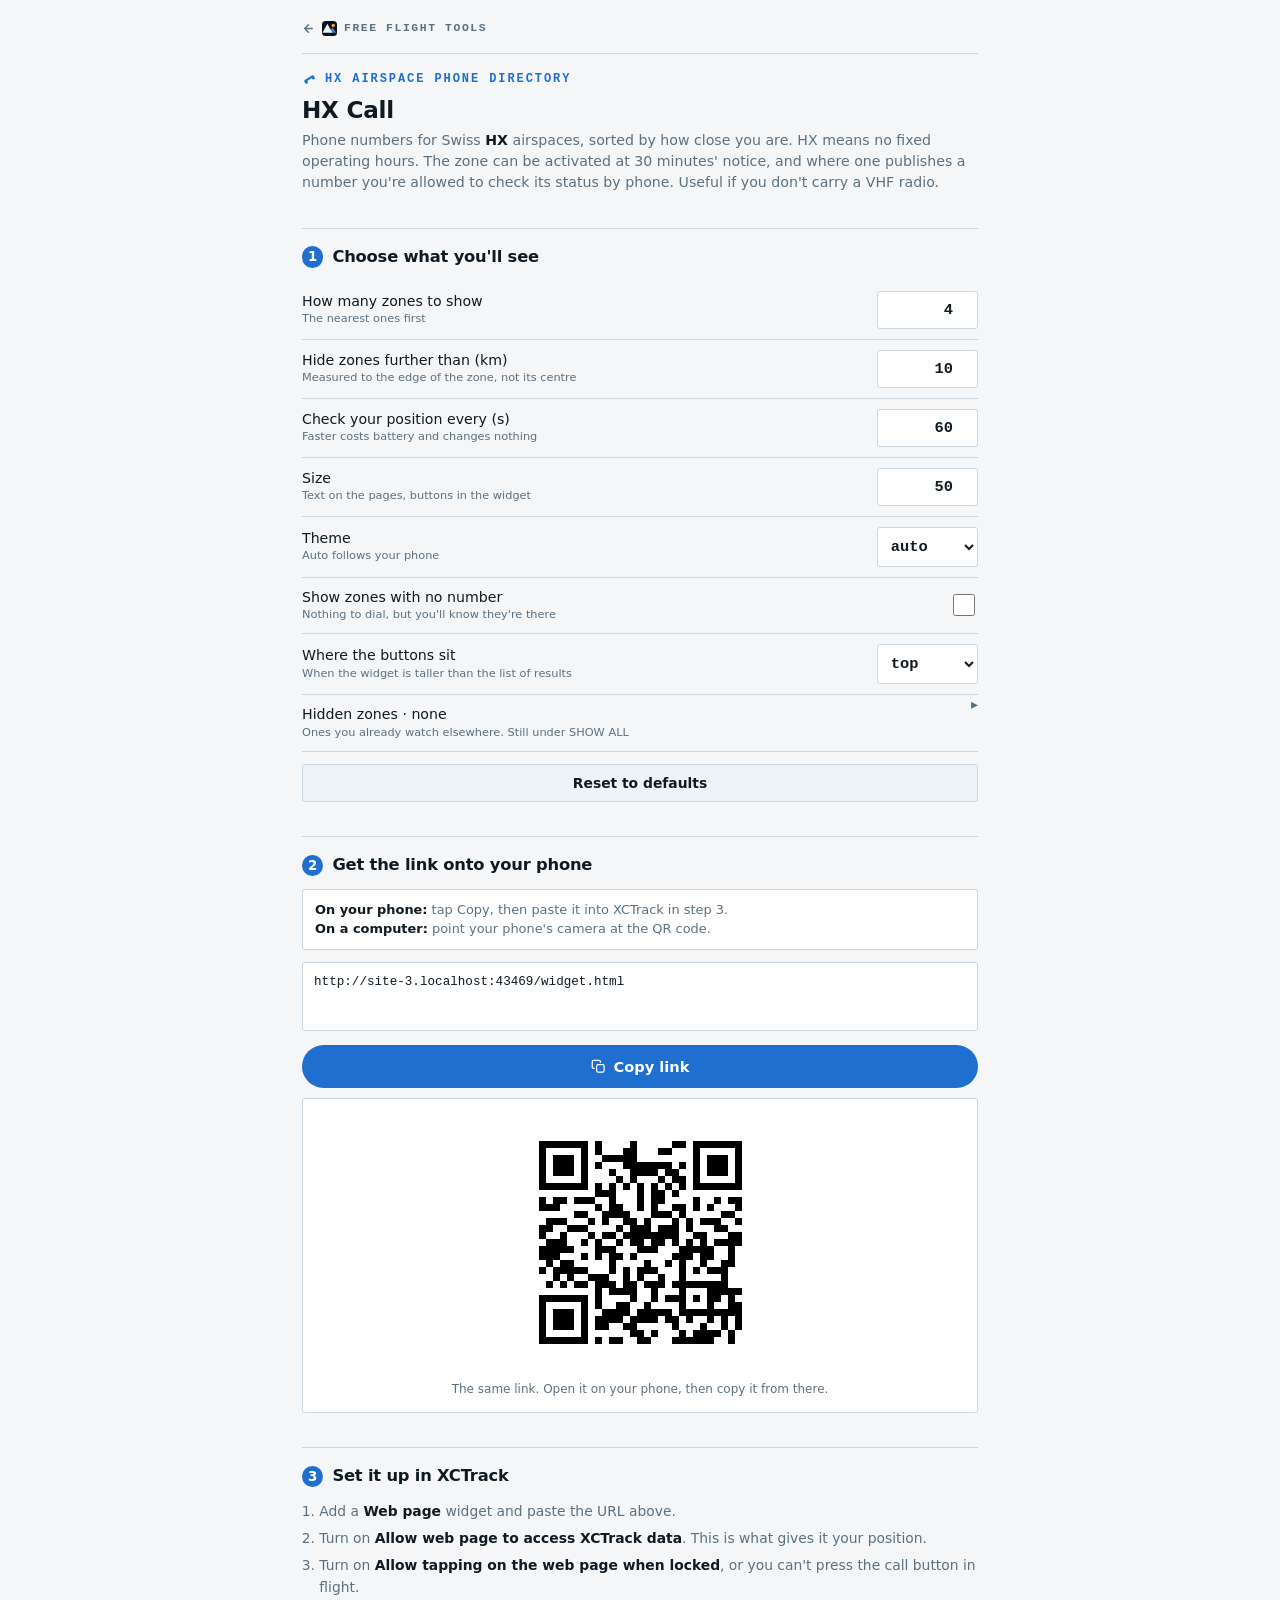
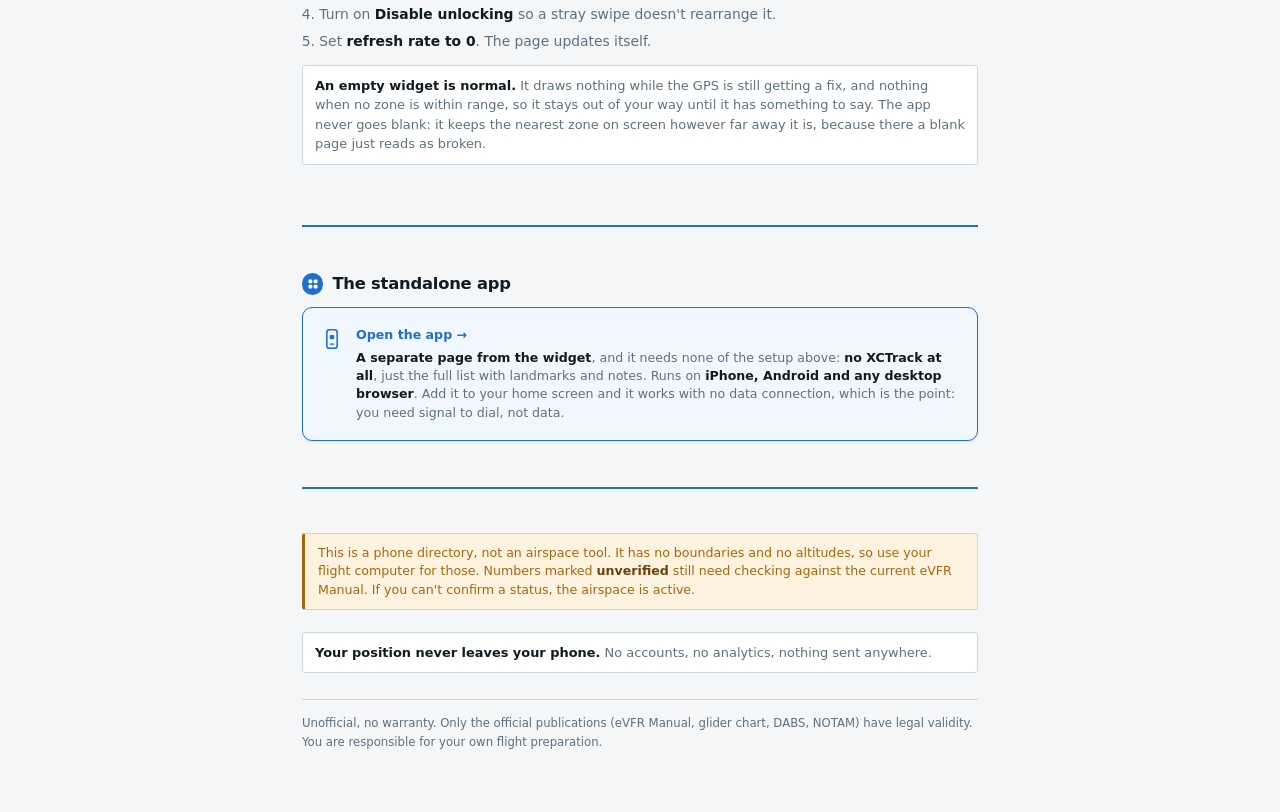
==== commit a3b5a8ca: "Round the favicon, and regenerate the app icons The favicon is rounded at the same 22% radius the fa" ====
--- a/index.html
+++ b/index.html
@@ -349,11 +349,10 @@
       <path d="M19 12H6M12 5l-7 7 7 7"/>
     </svg>
     <svg width="15" height="15" viewBox="0 0 64 64" aria-hidden="true">
-      <rect width="64" height="64" rx="15" fill="#161C23"/>
-      <g fill="none" stroke="#5EA8F0" stroke-linecap="round" stroke-linejoin="round">
-        <path d="M13 45 L27 24 L34 33 L41 22 L52 45" stroke-width="3.4"/>
-        <path d="M17 51 L27 36 L34 45" stroke-width="2" opacity=".5"/>
-      </g>
+      <rect width="64" height="64" rx="15" fill="#0B1218"/>
+      <circle cx="48" cy="19" r="7" fill="#F0A24A"/>
+      <path d="M30 50 L44 27 L61 50 Z" fill="#4E82AD"/>
+      <path d="M2 50 L23 12 L44 50 Z" fill="#EAF1F7"/>
     </svg>
       Free Flight Tools
     </a>
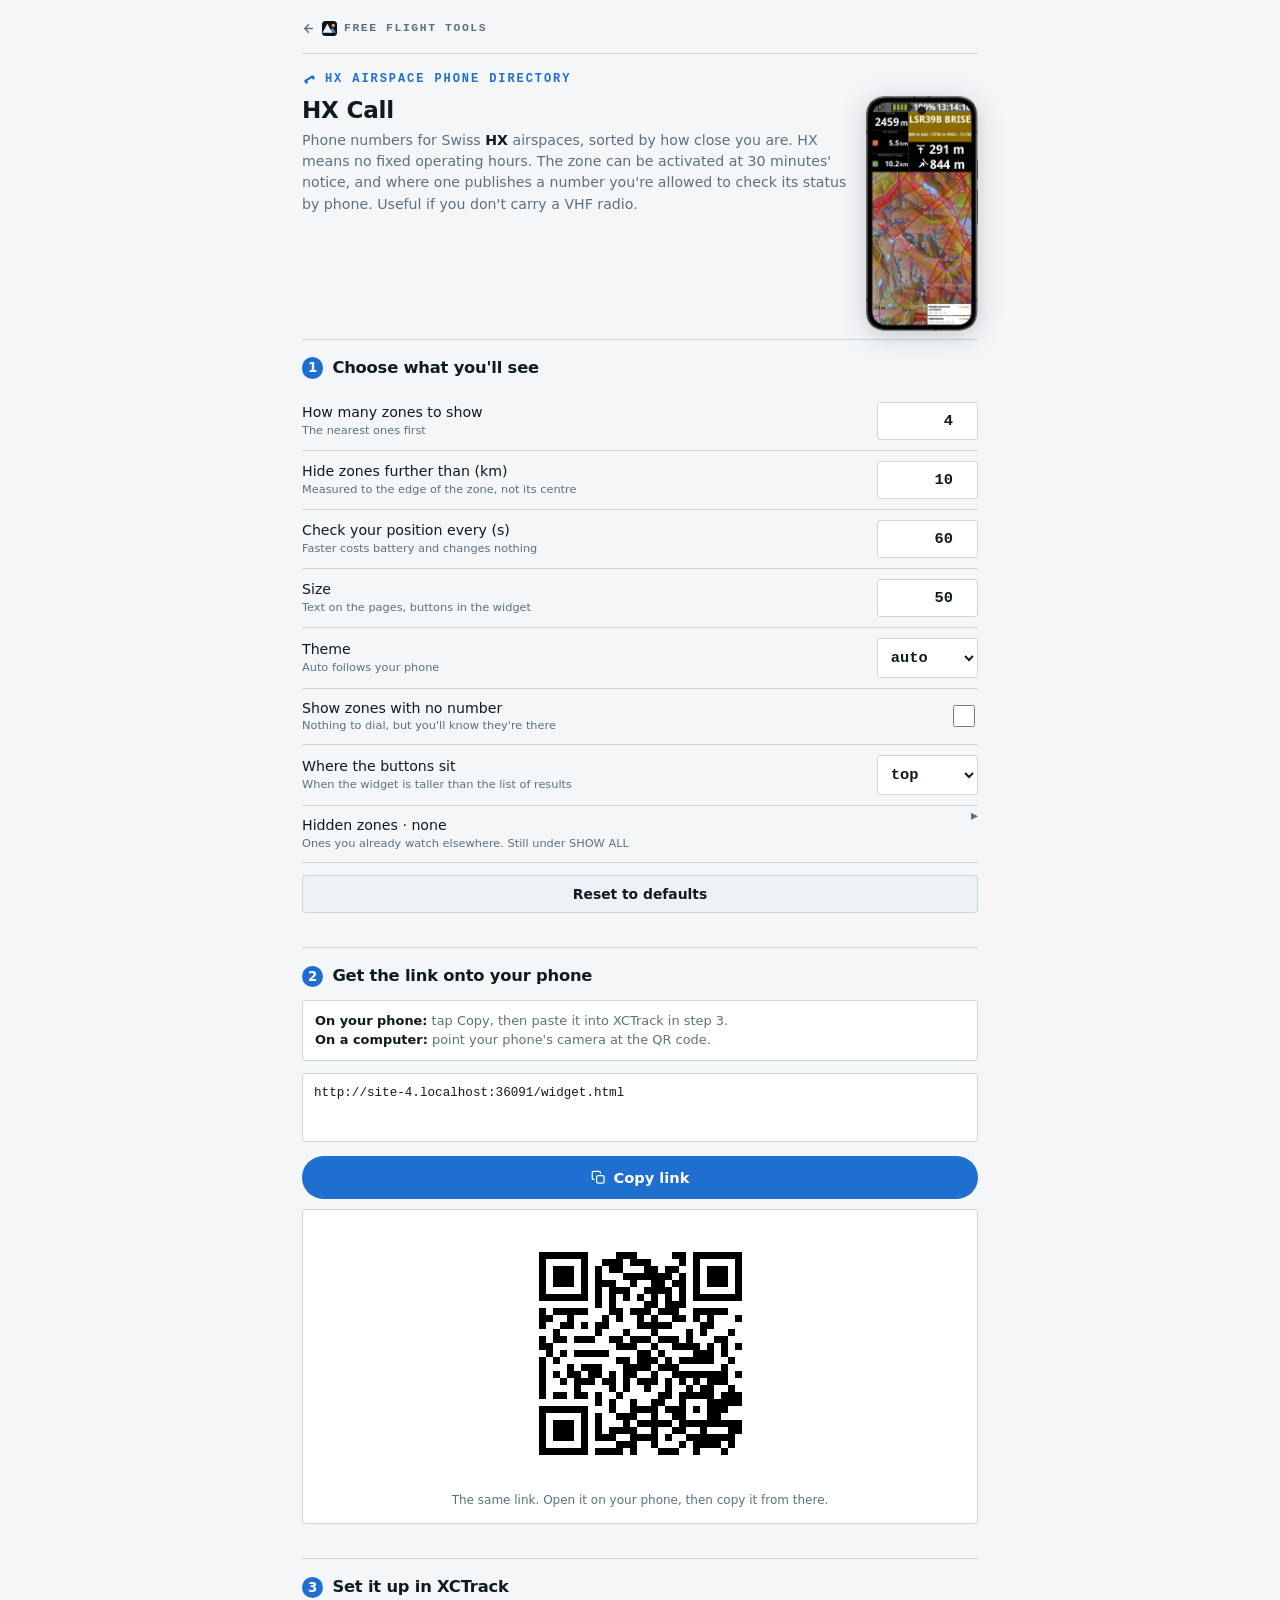
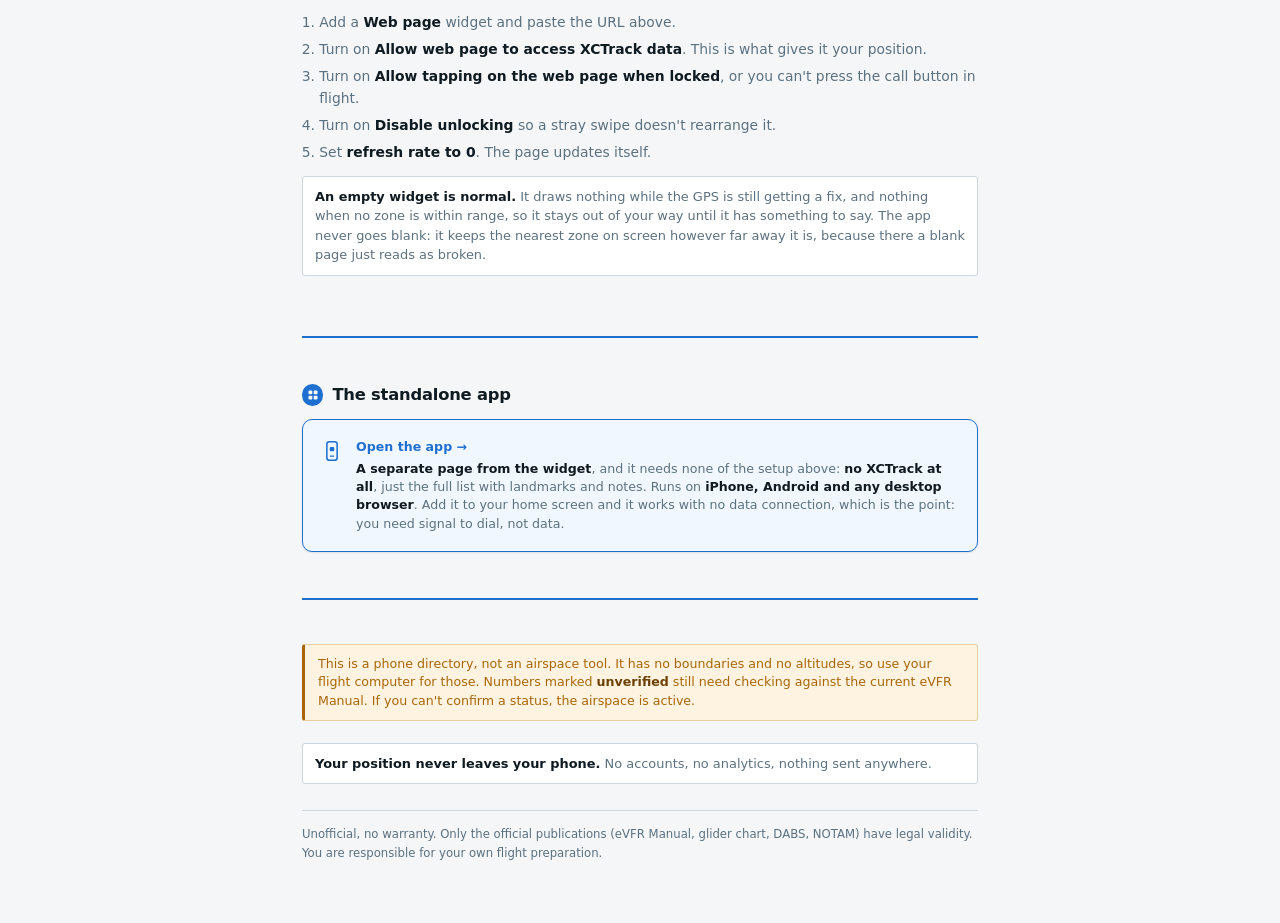
==== commit 32f0d2d9: "Show the widget in flight in the setup page header Same as the Windmap setup page, so the two stay a" ====
--- a/index.html
+++ b/index.html
@@ -70,6 +70,31 @@
   margin-top:60px;padding-top:46px;
   border-top:2px solid var(--accent);
 }
+
+/* ── the widget in flight, in the header ──────────────────────────────
+   FLOATED RIGHT, so the intro wraps round it rather than sitting in a
+   column beside it: at 340px a two-column header leaves the prose about
+   190px and every line breaks twice. Right rather than left so the text
+   keeps the page's left margin, which every other block on the page
+   starts from, and the eye is not asked to step in and out again.
+
+   Small on purpose. The family page sells with a 330px phone; by the time
+   a reader is here they have already chosen, and the picture only has to
+   answer "what does it actually look like". 112px displayed from a 140px
+   file, so it stays sharp on a 1.25x screen without carrying a 2x asset.
+
+   `h2{clear:both}` matters: without it a section rule draws straight
+   across the phone whenever the intro is shorter than the image. */
+.shot{float:right;width:112px;margin:2px 0 8px 18px}
+/* On a phone the float is competing for the same line. 112px leaves about
+   200px of prose at 340px wide, roughly 28 characters, so it steps down. */
+@media (max-width:430px){ .shot{width:92px;margin-left:14px} }
+.shot img{display:block;width:100%;height:auto;border-radius:3px;
+  filter:drop-shadow(0 5px 13px rgba(15,26,33,.20))}
+@media (prefers-color-scheme:dark){:root:not([data-theme="light"]) .shot img{
+  filter:drop-shadow(0 5px 15px rgba(0,0,0,.6))}}
+[data-theme="dark"] .shot img{filter:drop-shadow(0 5px 15px rgba(0,0,0,.6))}
+h2{clear:both}
 
 /* ── family styling ──────────────────────────────────────────────────
    Follows freeflight-tools.github.io, where each tool owns one colour and
@@ -371,6 +396,19 @@
     </svg>
     HX airspace phone directory
   </p>
+
+  <!-- AFTER the kicker, before the title. A float has to precede whatever
+       wraps round it, and putting it first stole the kicker's line: at
+       390px "LIVE WIND STATION READINGS" broke into two. Here the kicker
+       keeps a full-width line and only the title and prose wrap. -->
+  <figure class="shot">
+    <picture>
+      <source srcset="img/widget.webp" type="image/webp">
+      <img src="img/widget.png" width="140" height="294" decoding="async"
+           alt="The widget over XCTrack's own map: the airspace zones in range, each with the number to call.">
+    </picture>
+  </figure>
+
   <h1 class="notranslate" translate="no">HX Call</h1>
   <p class="sub">
     Phone numbers for Swiss <b>HX</b> airspaces, sorted by how close you are.
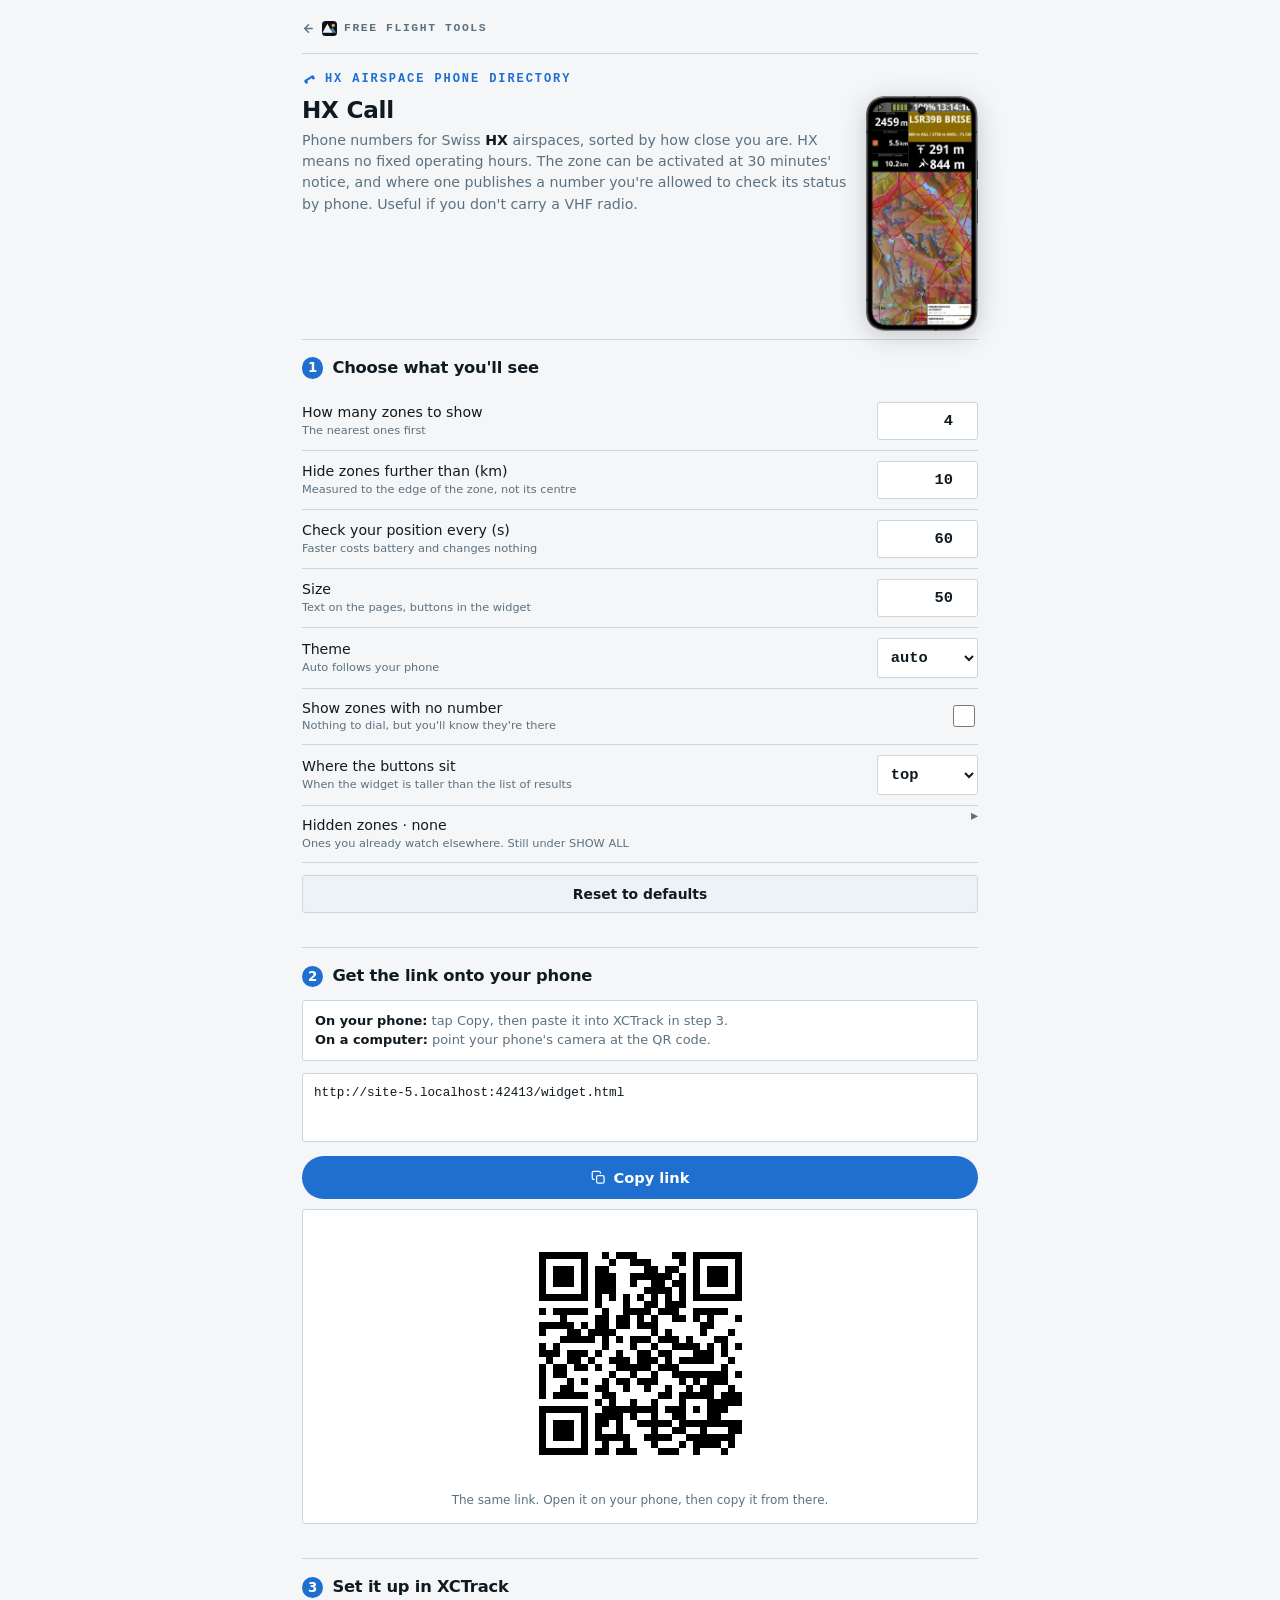
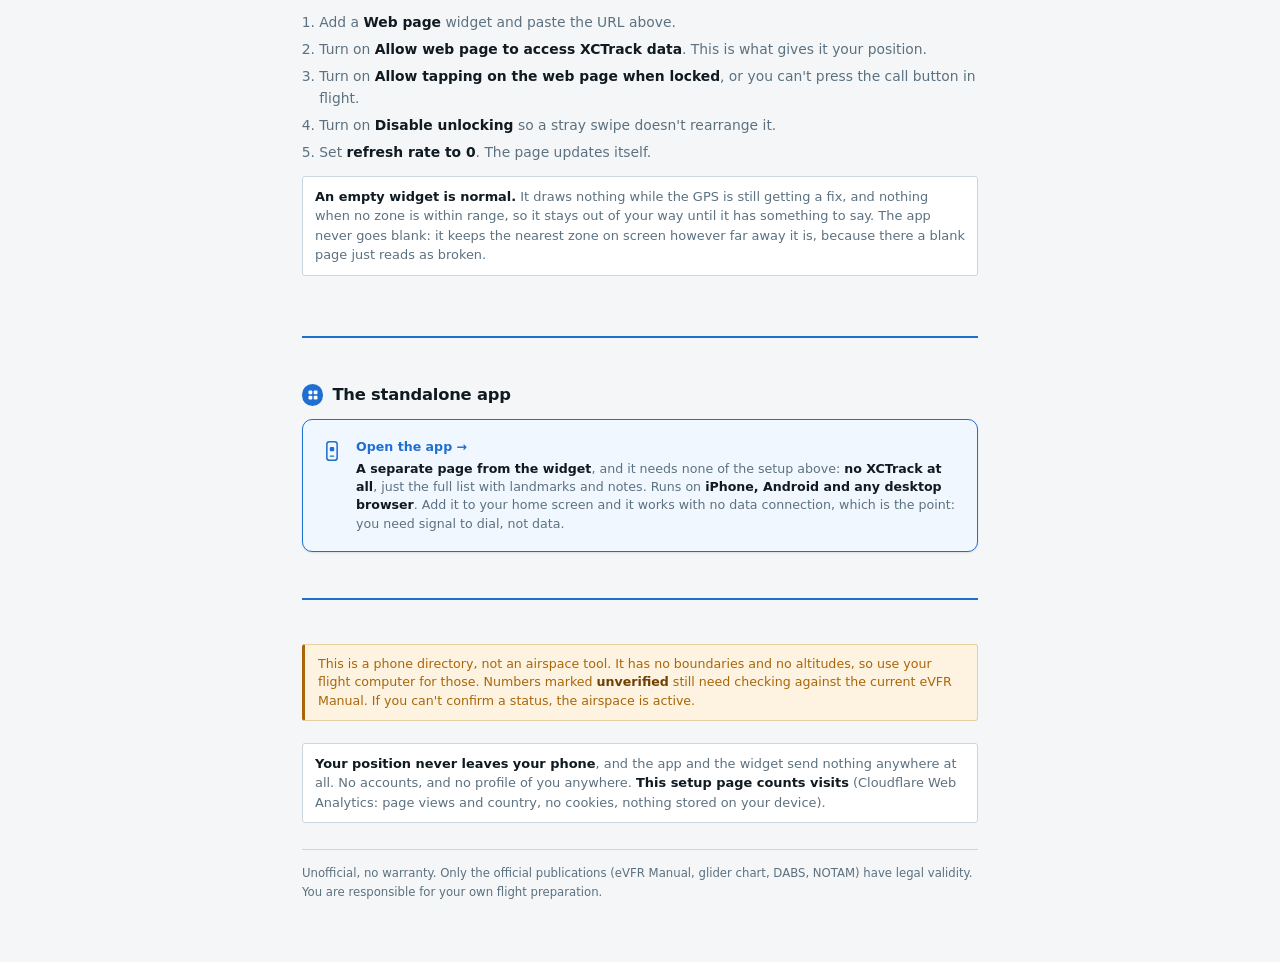
==== commit 04140cf1: "Count visits on the setup page, and say so Cloudflare Web Analytics on index.html only. Never app.ht" ====
--- a/index.html
+++ b/index.html
@@ -522,8 +522,10 @@
   <!-- One sentence, above the legal line rather than inside it: a pilot asked
        for GPS on first launch wants this answered, and burying it in the
        disclaimer reads as though it were also a liability caveat. -->
-  <p class="priv"><b>Your position never leaves your phone.</b> No accounts, no
-    analytics, nothing sent anywhere.</p>
+  <p class="priv"><b>Your position never leaves your phone</b>, and the app and
+    the widget send nothing anywhere at all. No accounts, and no profile of you
+    anywhere. <b>This setup page counts visits</b> (Cloudflare Web Analytics:
+    page views and country, no cookies, nothing stored on your device).</p>
 
   <footer>
     <!-- The family link moved to the breadcrumb at the top of the page. -->
@@ -636,5 +638,35 @@
 <script>window.gtranslateSettings = {"default_language":"en","native_language_names":true,"detect_browser_language":true,"languages":["en","de","fr","it","es"],"wrapper_selector":".gtranslate_wrapper","switcher_horizontal_position":"right","switcher_vertical_position":"top","float_switcher_open_direction":"bottom"}</script>
 <script src="https://cdn.gtranslate.net/widgets/latest/float.js" defer></script>
 
+<!-- ══ VISIT COUNTING ═══════════════════════════════════════════════════
+     Cloudflare Web Analytics, on THIS PAGE ONLY. Never app.html and never
+     widget.html: those are read in the air, HX Call exists to work with no
+     data connection at all, and a beacon there would put a network request
+     inside that guarantee. Same rule as the translation widget above, and
+     for the same reason.
+
+     Cookieless by design. It stores nothing on the device and builds no
+     cross-site profile, which is what keeps it out of consent-banner
+     territory. The small print says so in plain words, because the page
+     promised "no analytics" before this existed and must not now be wrong
+     about itself.
+
+     THE TOKEN IS INJECTED, not hardcoded into a <script src>. An
+     unconfigured page then makes NO request at all: until a real 32-hex
+     token is pasted in, this does nothing and costs nothing. Fail closed,
+     so the page is safe to ship before the account exists.
+     ═══════════════════════════════════════════════════════════════════ -->
+<script>
+(function () {
+  var TOKEN = "2537f91a24654d4c8ed453f8c445c6b9";
+  if (!/^[a-f0-9]{32}$/.test(TOKEN)) return;      /* not set up yet */
+  var s = document.createElement("script");
+  s.defer = true;
+  s.src = "https://static.cloudflareinsights.com/beacon.min.js";
+  s.setAttribute("data-cf-beacon", '{"token":"' + TOKEN + '"}');
+  document.head.appendChild(s);
+})();
+</script>
+
 </body>
 </html>
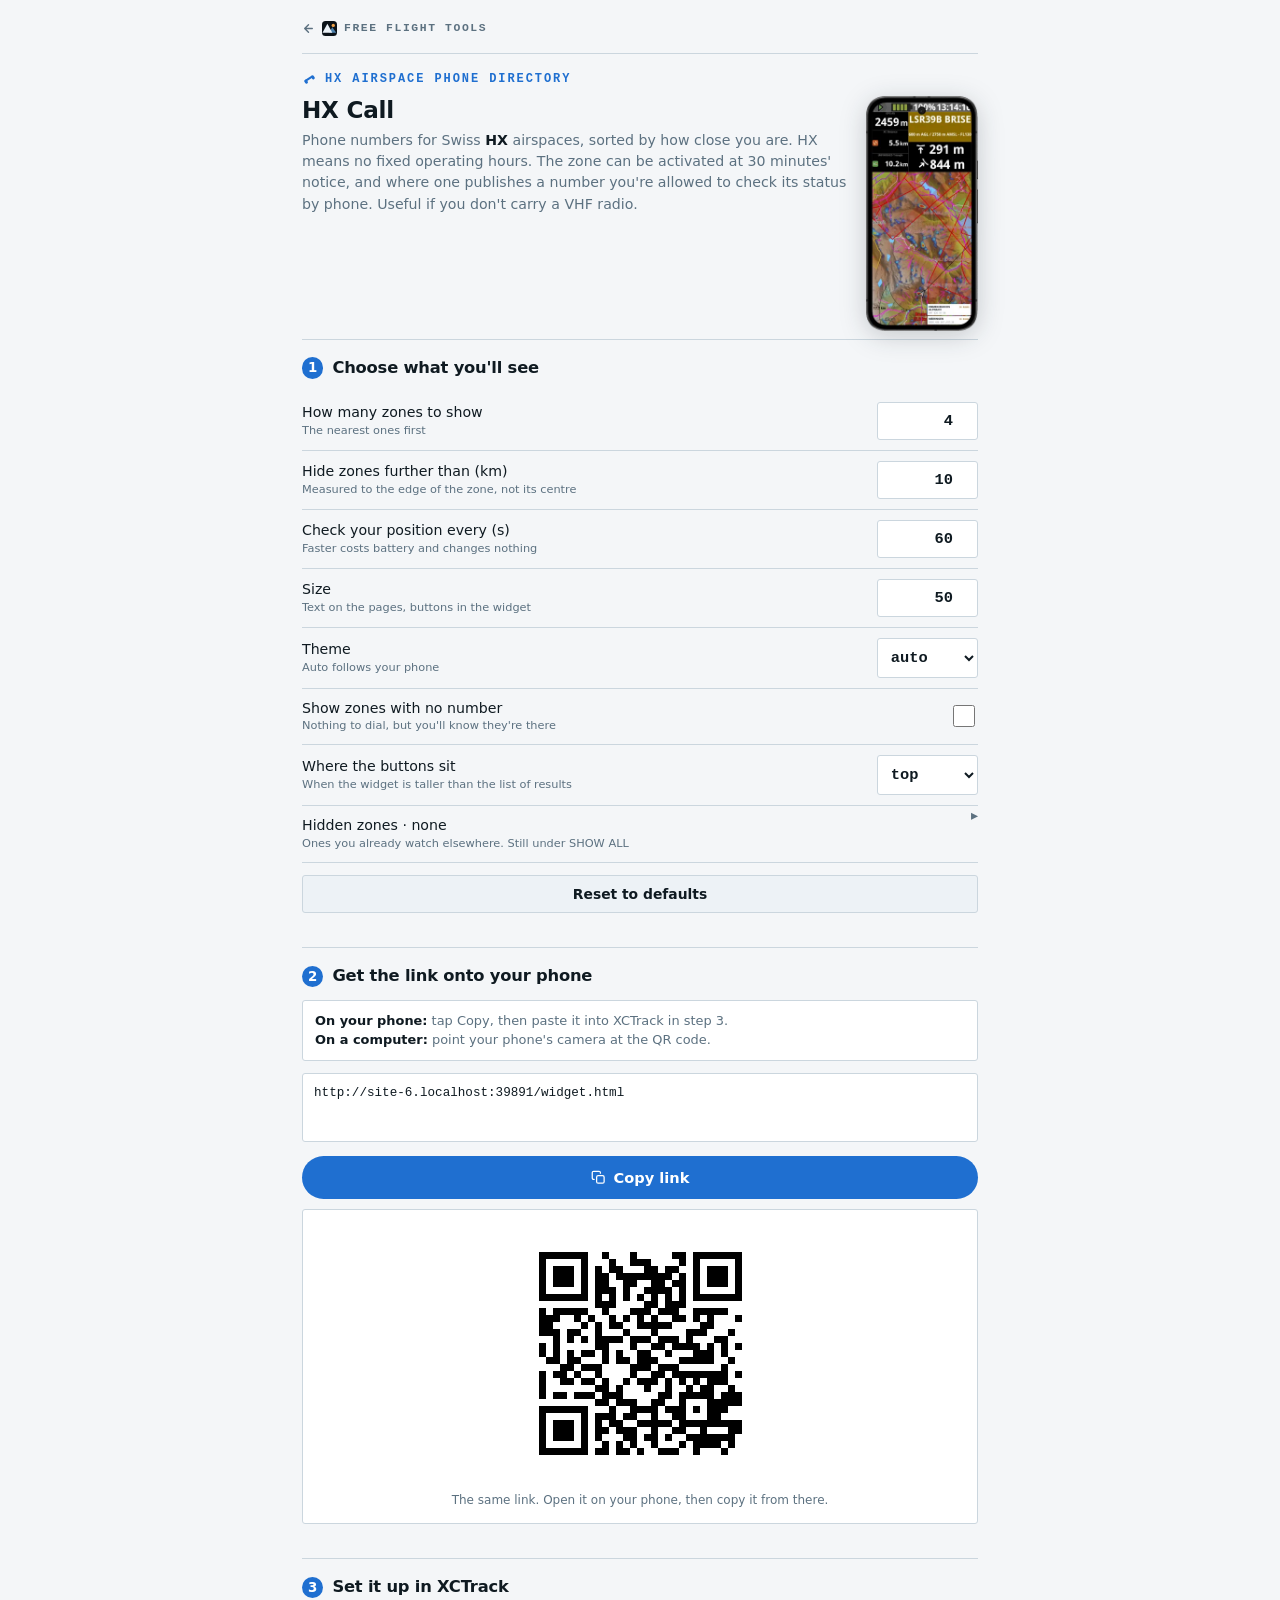
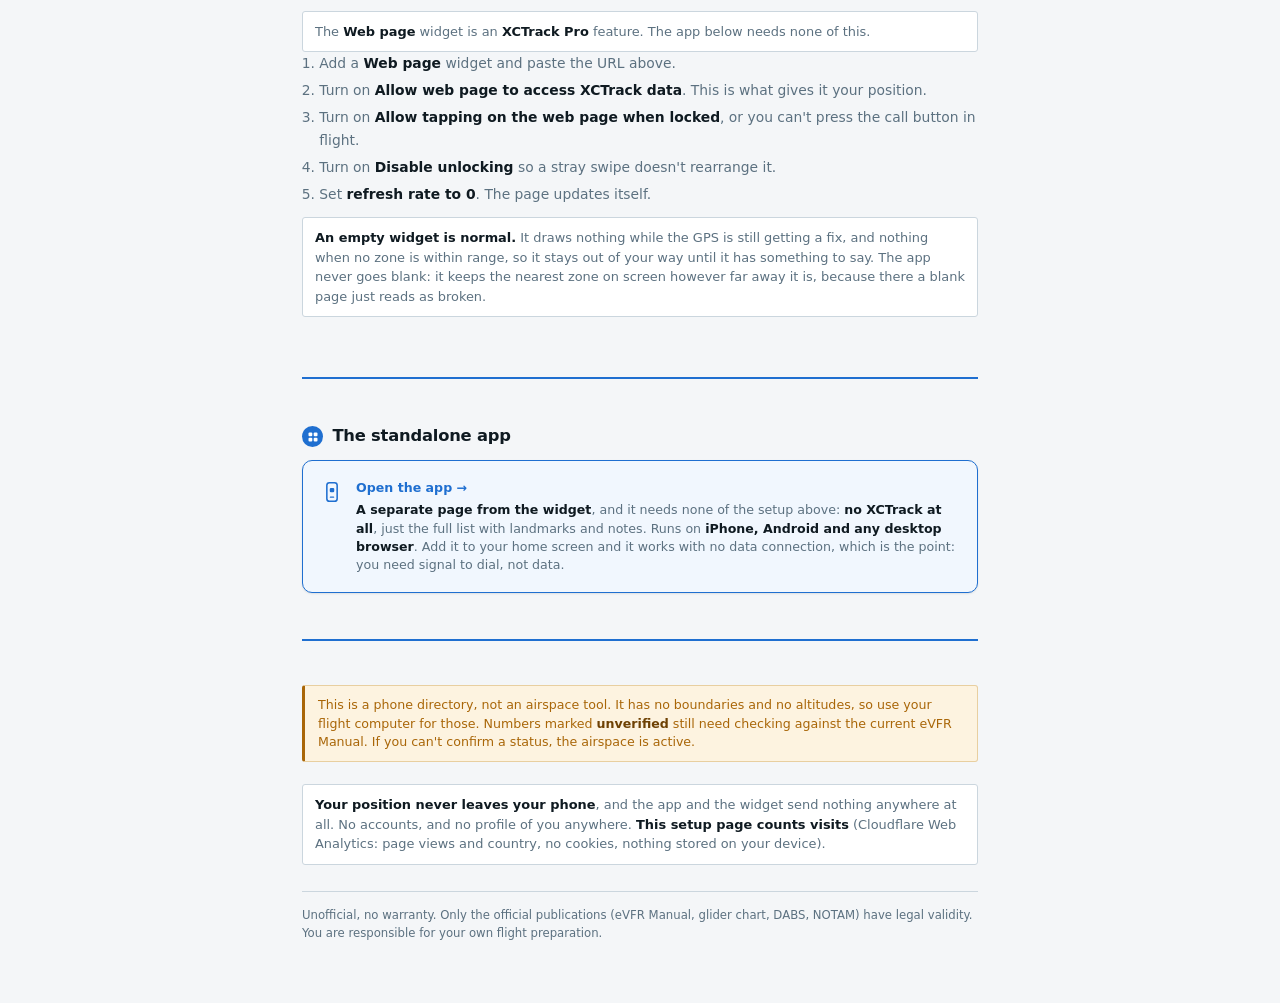
==== commit 97b2d660: "Say once that the widget needs XCTrack Pro The Web page widget is a Pro feature and the page never s" ====
--- a/index.html
+++ b/index.html
@@ -463,6 +463,16 @@
   </div>
 
   <h2><span class="n">3</span>Set it up in XCTrack</h2>
+  <!-- The Pro requirement is stated ONCE, quietly, and only here: it is a fact
+       about XCTrack rather than about this tool, and it goes at the first line
+       that asks for something a reader cannot do without it. Not in the intro,
+       and not on the family page. It also does not apply to the app, which is
+       the whole point of the standalone section below. Same note, same
+       placement, on the Windmap setup page. -->
+  <p class="note">
+    The <b>Web page</b> widget is an <b>XCTrack Pro</b> feature. The app below
+    needs none of this.
+  </p>
   <ol>
     <li>Add a <b>Web page</b> widget and paste the URL above.</li>
     <li>Turn on <b>Allow web page to access XCTrack data</b>. This is what gives it your position.</li>
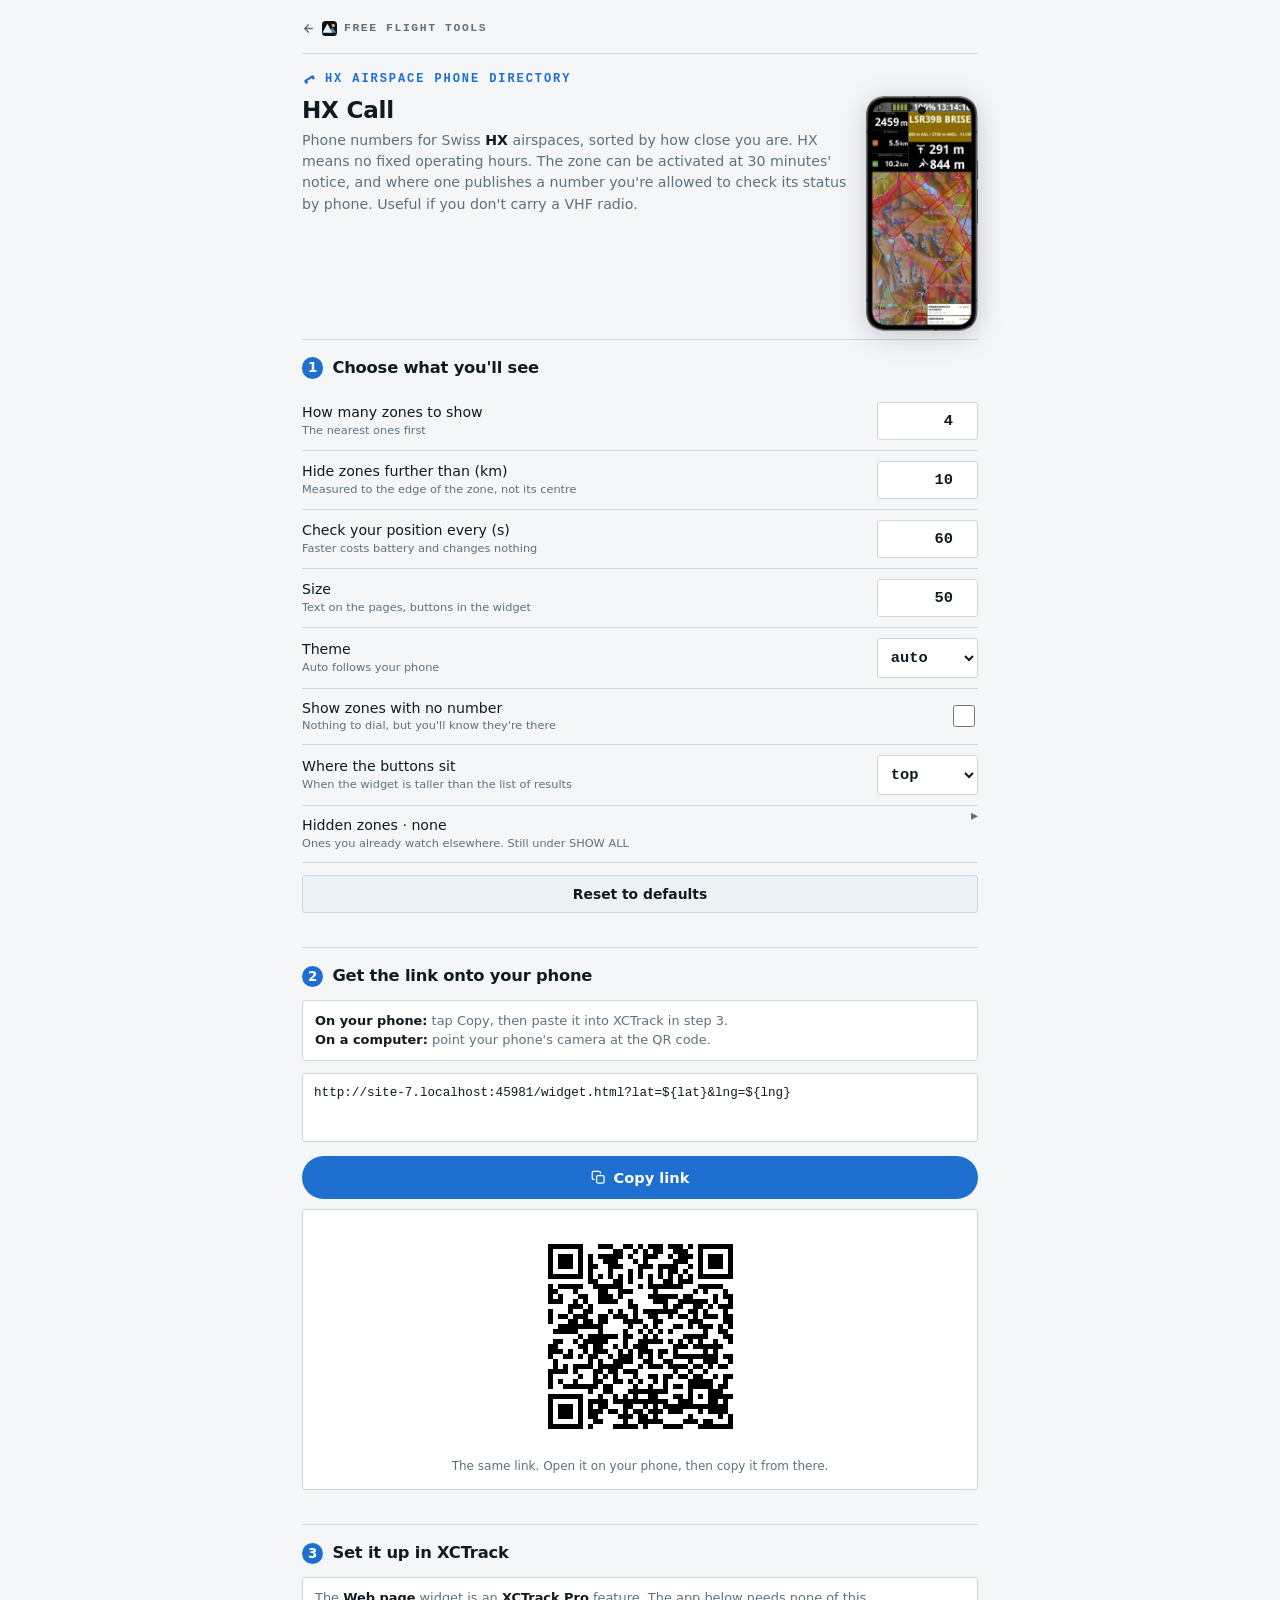
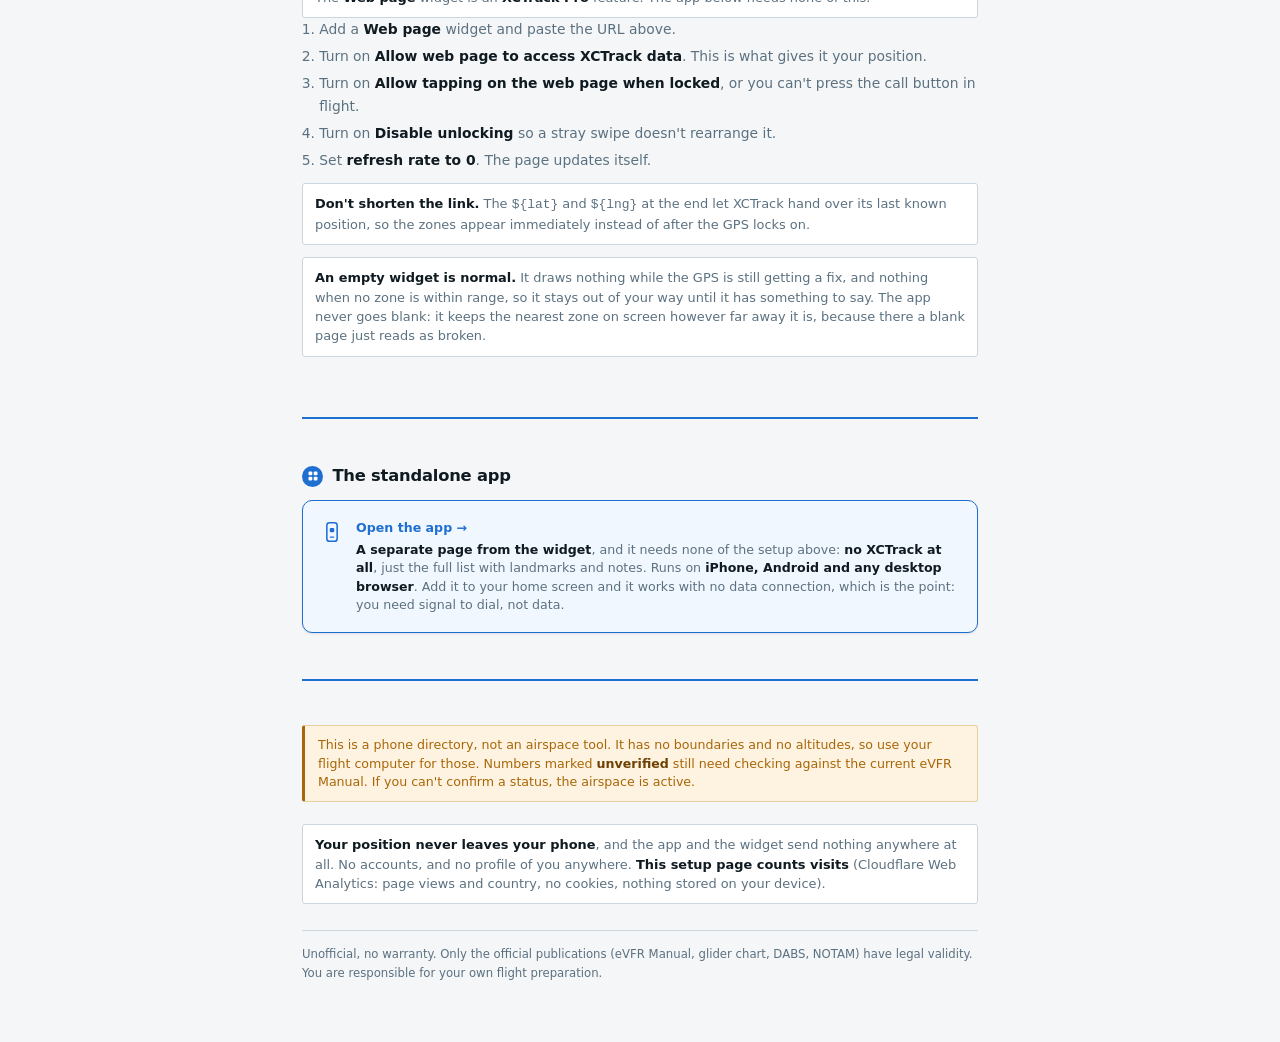
==== commit 436b2ad8: "Put ${lat}/${lng} on the widget URL, so it works before a GPS lock The widget drew nothing until the" ====
--- a/index.html
+++ b/index.html
@@ -480,6 +480,19 @@
     <li>Turn on <b>Disable unlocking</b> so a stray swipe doesn't rearrange it.</li>
     <li>Set <b>refresh rate to 0</b>. The page updates itself.</li>
   </ol>
+
+  <!-- getLocation() returns the string "null" until the GPS has a fix, which is
+       exactly when a pilot is standing at launch looking at a blank widget and
+       deciding the thing is broken. The placeholders are XCTrack's last known
+       position and cover that gap. An unsubstituted "${lat}" arrives as a
+       literal, parses to NaN and is ignored, so the chain falls through rather
+       than showing a wrong position. Same note, same reason, on the Windmap
+       setup page. -->
+  <p class="note">
+    <b>Don't shorten the link.</b> The <code translate="no">${lat}</code> and <code translate="no">${lng}</code>
+    at the end let XCTrack hand over its last known position, so the zones
+    appear immediately instead of after the GPS locks on.
+  </p>
 
   <p class="note">
     <b>An empty widget is normal.</b> It draws nothing while the GPS is still
@@ -581,7 +594,9 @@
 }
 
 function refreshLinks(){
-  const w = HX.buildUrl("widget.html");
+  /* placeholders on the WIDGET url only. The app has a real geolocation
+     permission to fall back on; the widget inside XCTrack does not. */
+  const w = HX.buildUrl("widget.html", null, { placeholders: true });
   const a = HX.buildUrl("app.html");
   /* No #towidget any more: linking straight to widget.html opened a
      transparent page that renders white in a browser. The widget URL now
